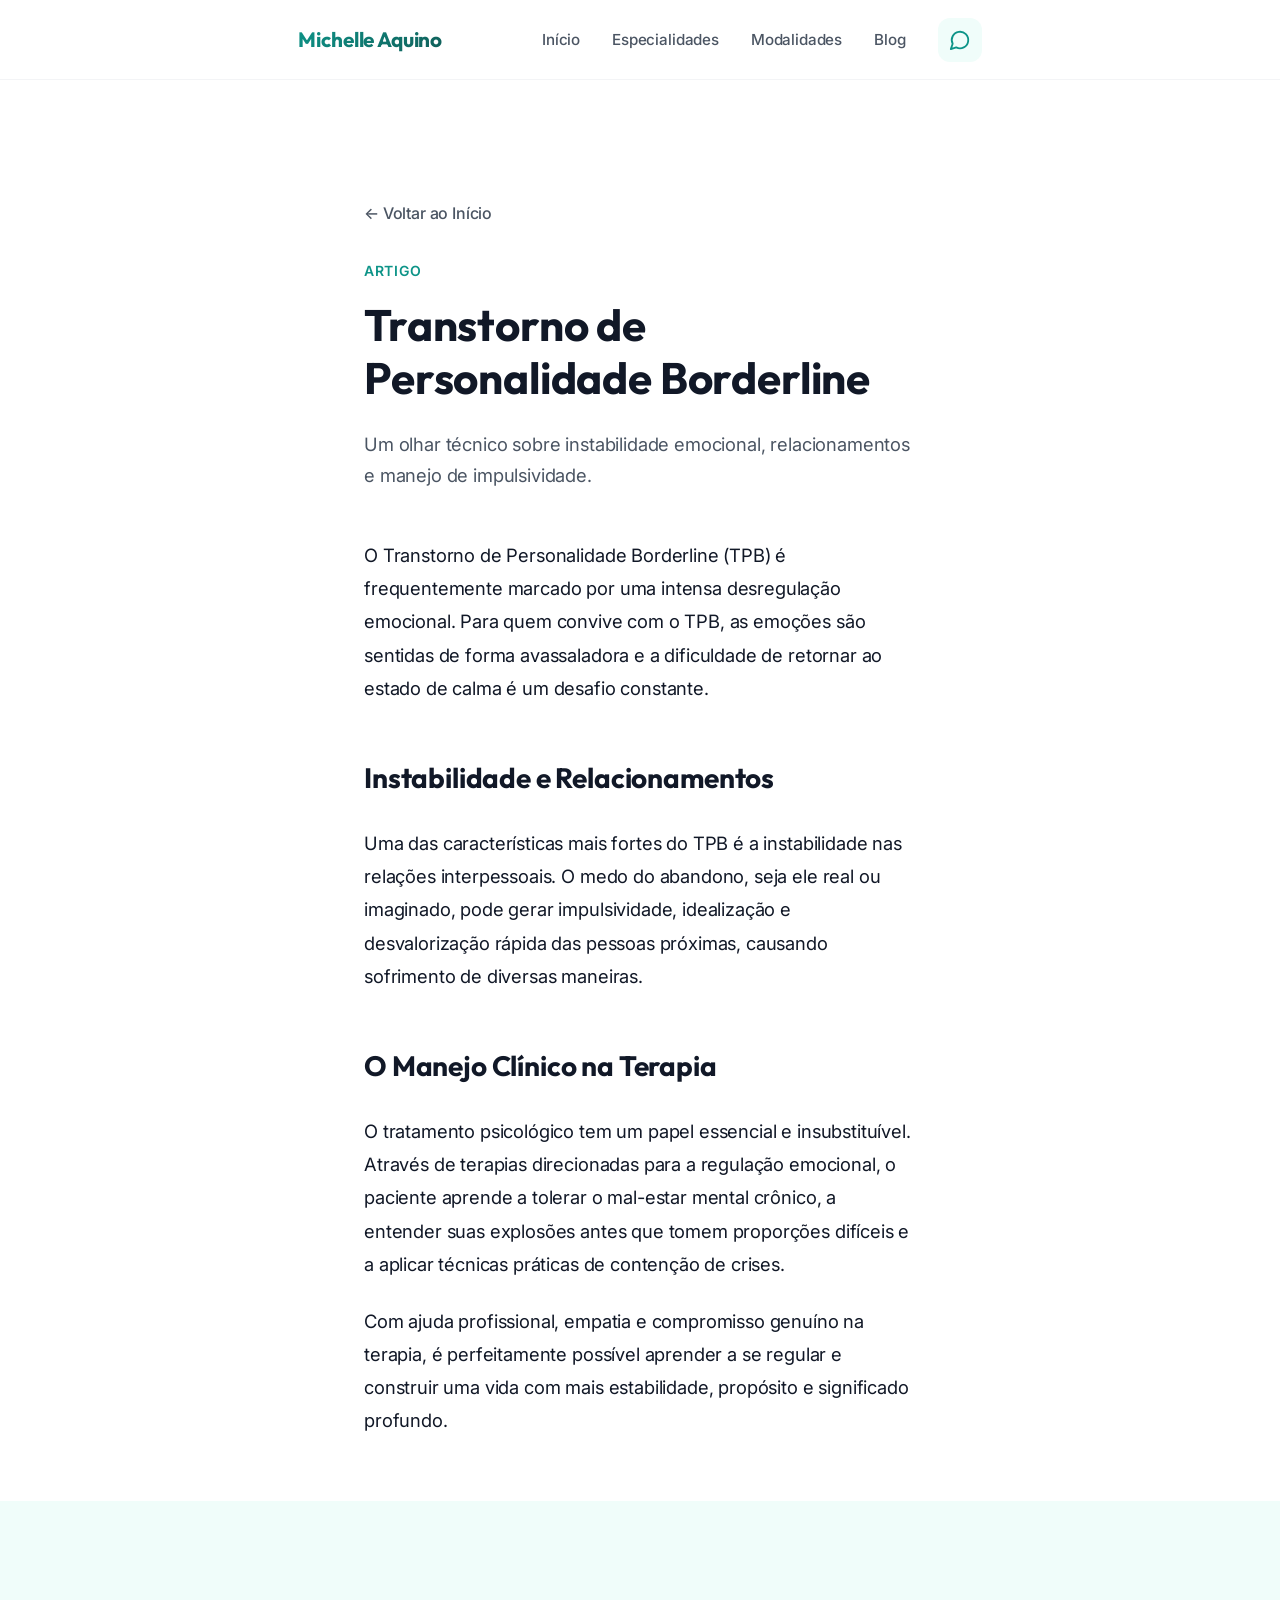
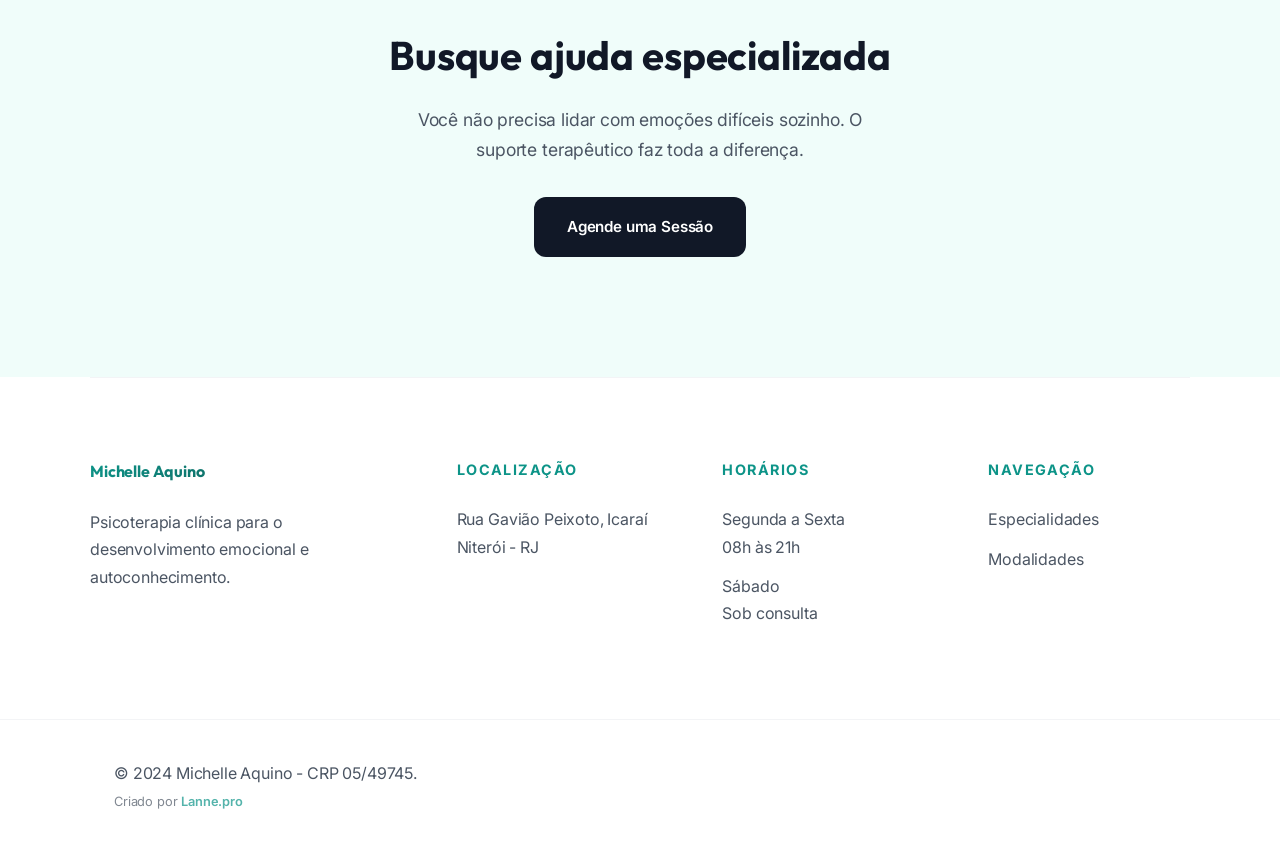
==== artigo-borderline.html @ 6b390fd9 "feat: design minimalista, páginas de artigos e serviços integrados" ====
<!DOCTYPE html>
<html lang="pt-br">
<head>
    <meta charset="UTF-8">
    <meta name="viewport" content="width=device-width, initial-scale=1.0">
    <title>Transtorno de Personalidade Borderline | Michelle Aquino</title>
    <link href="https://fonts.googleapis.com/css2?family=Outfit:wght@300;400;600;700&family=Inter:wght@400;500&display=swap" rel="stylesheet">
    <link rel="stylesheet" href="style.css">
</head>
<body>
    <header class="header">
        <div class="container container-nav">
            <a href="index.html" class="logo">Michelle Aquino</a>
            <nav class="nav">
                <ul class="nav-list">
                    <li><a href="index.html#inicio">Início</a></li>
                    <li><a href="index.html#atendimento">Especialidades</a></li>
                    <li><a href="servicos.html">Modalidades</a></li>
                    <li><a href="index.html#blog">Blog</a></li>
                </ul>
            </nav>
            <div class="nav-cta">
                <a href="https://wa.me/5521986583952" class="btn-whatsapp-nav" aria-label="Agendar Consulta">
                    <svg xmlns="http://www.w3.org/2000/svg" width="22" height="22" viewBox="0 0 24 24" fill="none" stroke="currentColor" stroke-width="2" stroke-linecap="round" stroke-linejoin="round"><path d="M7.9 20A9 9 0 1 0 4 16.1L2 22Z"/></svg>
                </a>
            </div>
        </div>
    </header>

    <main>
        <section class="section" style="padding-bottom: 0;">
            <div class="container max-w-text">
                <a href="index.html" class="btn-back">← Voltar ao Início</a>
                <span class="highlight" style="display: block; margin-bottom: 16px;">Artigo</span>
                <h1 style="font-size: 2.75rem; margin-bottom: 24px; line-height: 1.2;">Transtorno de Personalidade Borderline</h1>
                <p style="font-size: 1.15rem; color: var(--text-body); margin-bottom: 48px;">Um olhar técnico sobre instabilidade emocional, relacionamentos e manejo de impulsividade.</p>
                
                <div class="article-content">
                    <p>O Transtorno de Personalidade Borderline (TPB) é frequentemente marcado por uma intensa desregulação emocional. Para quem convive com o TPB, as emoções são sentidas de forma avassaladora e a dificuldade de retornar ao estado de calma é um desafio constante.</p>
                    <h2>Instabilidade e Relacionamentos</h2>
                    <p>Uma das características mais fortes do TPB é a instabilidade nas relações interpessoais. O medo do abandono, seja ele real ou imaginado, pode gerar impulsividade, idealização e desvalorização rápida das pessoas próximas, causando sofrimento de diversas maneiras.</p>
                    <h2>O Manejo Clínico na Terapia</h2>
                    <p>O tratamento psicológico tem um papel essencial e insubstituível. Através de terapias direcionadas para a regulação emocional, o paciente aprende a tolerar o mal-estar mental crônico, a entender suas explosões antes que tomem proporções difíceis e a aplicar técnicas práticas de contenção de crises.</p>
                    <p>Com ajuda profissional, empatia e compromisso genuíno na terapia, é perfeitamente possível aprender a se regular e construir uma vida com mais estabilidade, propósito e significado profundo.</p>
                </div>
            </div>
        </section>

        <section class="section bg-soft">
            <div class="container text-center" style="text-align: center;">
                <h2 style="font-size: 2.5rem; margin-bottom: 16px;">Busque ajuda especializada</h2>
                <p style="margin-bottom: 32px; font-size: 1.1rem; max-width: 500px; margin-left: auto; margin-right: auto;">Você não precisa lidar com emoções difíceis sozinho. O suporte terapêutico faz toda a diferença.</p>
                <a href="https://wa.me/5521986583952" class="btn btn-primary">Agende uma Sessão</a>
            </div>
        </section>
    </main>

    <footer class="footer">
        <div class="container footer-main">
            <div class="footer-column">
                <a href="index.html" class="logo" style="margin-bottom: 24px; display: block;">Michelle Aquino</a>
                <p>Psicoterapia clínica para o desenvolvimento emocional e autoconhecimento.</p>
            </div>
            <div class="footer-column">
                <h4>Localização</h4>
                <p>Rua Gavião Peixoto, Icaraí<br>Niterói - RJ</p>
            </div>
            <div class="footer-column">
                <h4>Horários</h4>
                <p>Segunda a Sexta<br>08h às 21h</p>
                <p>Sábado<br>Sob consulta</p>
            </div>
            <div class="footer-column">
                <h4>Navegação</h4>
                <a href="index.html#atendimento">Especialidades</a>
                <a href="servicos.html">Modalidades</a>
            </div>
        </div>
        <div class="footer-bottom">
            <div class="container footer-content">
                <p>&copy; 2024 Michelle Aquino - CRP 05/49745. <br>
                    <span style="font-size: 0.8rem; opacity: 0.7;">Criado por <a href="https://lanne2pro.com.br/" target="_blank" style="color: var(--primary); font-weight: 600; text-decoration: none;">Lanne.pro</a></span>
                </p>
            </div>
        </div>
    </footer>
</body>
</html>
---- style.css ----
/* 
    MICHELLE AQUINO - DESIGN SYSTEM 
    Minimalist, Premium, Sophisticated
*/

:root {
    /* Colors */
    --primary: #0D9488;
    /* Teal - from palette */
    --primary-hover: #0F766E;
    --primary-soft: #F0FDFA;
    /* Very light teal - from palette */
    --text-main: #111827;
    /* Gray 900 */
    --text-body: #4B5563;
    /* Gray 600 */
    --white: #FFFFFF;
    --bg-body: #FFFFFF;
    --border: #F3F4F6;

    /* Layout */
    --container: 1100px;
    --section-pad: 120px;
    --radius: 16px;
    --transition: all 0.4s cubic-bezier(0.4, 0, 0.2, 1);
}

/* Base Setup */
* {
    margin: 0;
    padding: 0;
    box-sizing: border-box;
}

html {
    scroll-behavior: smooth;
    -webkit-font-smoothing: antialiased;
}

body {
    font-family: 'Inter', sans-serif;
    background-color: var(--bg-body);
    color: var(--text-body);
    line-height: 1.7;
    letter-spacing: -0.01em;
}

h1,
h2,
h3,
.logo {
    font-family: 'Outfit', sans-serif;
    color: var(--text-main);
    font-weight: 700;
}

a {
    text-decoration: none;
    color: inherit;
    transition: var(--transition);
}

ul {
    list-style: none;
}

img {
    max-width: 100%;
    display: block;
}

/* Utilities */
.container {
    max-width: var(--container);
    margin: 0 auto;
    padding: 0 24px;
}

.section {
    padding: var(--section-pad) 0;
}

.bg-soft {
    background-color: var(--primary-soft);
}

.highlight {
    color: var(--primary);
    font-weight: 600;
    text-transform: uppercase;
    font-size: 0.875rem;
    letter-spacing: 0.05em;
}

/* Buttons */
.btn {
    display: inline-flex;
    align-items: center;
    justify-content: center;
    padding: 16px 32px;
    border-radius: 12px;
    font-weight: 600;
    font-size: 0.95rem;
    cursor: pointer;
    transition: var(--transition);
    border: 1px solid transparent;
}

.btn-primary {
    background-color: var(--text-main);
    color: var(--white);
}

.btn-primary:hover {
    background-color: var(--primary);
    transform: translateY(-2px);
    box-shadow: 0 10px 20px rgba(13, 148, 136, 0.15);
}

.btn-secondary {
    background-color: transparent;
    border-color: var(--border);
    color: var(--text-main);
}

.btn-secondary:hover {
    background-color: var(--primary-soft);
    border-color: var(--primary);
    color: var(--primary);
}

.btn-nav {
    padding: 10px 20px;
    font-size: 0.85rem;
    background-color: var(--primary-soft);
    color: var(--primary);
}

.btn-nav:hover {
    background-color: var(--primary);
    color: var(--white);
}

.max-w-text {
    max-width: 600px;
    margin-left: auto;
    margin-right: auto;
}

.full-width {
    width: 100%;
}

.btn-whatsapp-nav {
    display: flex;
    align-items: center;
    justify-content: center;
    width: 44px;
    height: 44px;
    background-color: var(--primary-soft);
    color: var(--primary);
    border-radius: 12px;
    transition: var(--transition);
}

.btn-whatsapp-nav:hover {
    background-color: var(--primary);
    color: var(--white);
    transform: translateY(-2px);
}

/* Header */
.header {
    height: 80px;
    display: flex;
    align-items: center;
    position: sticky;
    top: 0;
    background: rgba(255, 255, 255, 0.95);
    backdrop-filter: blur(10px);
    z-index: 1000;
    border-bottom: 1px solid var(--border);
}

.container-nav {
    display: flex;
    justify-content: space-between;
    align-items: center;
}

.logo {
    font-size: 1.3rem; /* Further reduced for extra room */
    background: linear-gradient(135deg, var(--primary), #115e59);
    -webkit-background-clip: text;
    -webkit-text-fill-color: transparent;
    font-weight: 700;
    margin-right: 100px; /* Force a significant gap between logo and nav */
    white-space: nowrap;
}

.nav {
    margin-right: auto; /* Pushes the CTA icon to the far right */
}

.nav-cta {
    margin-left: 32px; /* Small separation from the menu */
}

.nav-list {
    display: flex;
    gap: 32px;
}

.nav-list a {
    font-size: 0.95rem;
    font-weight: 500;
}

.nav-list a:hover {
    color: var(--primary);
}

/* Hero */
.hero {
    padding: 80px 0 120px;
    background-color: var(--bg-body);
}

.hero-grid {
    display: grid;
    grid-template-columns: 1.1fr 1fr;
    gap: 80px;
    align-items: center;
}

.hero-subtitle {
    display: inline-block;
    color: var(--primary);
    font-weight: 500;
    margin-bottom: 24px;
    font-size: 0.875rem;
    letter-spacing: 0.1em;
    text-transform: uppercase;
}

.hero-title {
    font-size: 3.25rem;
    line-height: 1.2;
    margin-bottom: 24px;
    letter-spacing: -0.02em;
}

.hero-description {
    font-size: 1.125rem;
    margin-bottom: 40px;
    color: var(--text-body);
    max-width: 520px;
}

.hero-actions {
    display: flex;
    gap: 16px;
    margin-bottom: 48px;
}

.hero-badges {
    display: flex;
    flex-wrap: wrap;
    gap: 16px;
}

.badge {
    font-size: 0.825rem;
    color: var(--text-body);
    background: var(--primary-soft);
    padding: 6px 14px;
    border-radius: 6px;
    font-weight: 500;
}

.hero-image-wrapper {
    background-color: var(--primary-soft);
    border-radius: 40px;
    padding: 32px;
    max-width: 500px;
    aspect-ratio: 1;
    margin-left: auto;
    display: flex;
    justify-content: center;
    align-items: center;
    position: relative;
}

.hero-image {
    width: 100%;
    height: 100%;
    border-radius: 24px;
    object-fit: cover;
    box-shadow: 0 20px 40px rgba(13, 148, 136, 0.15);
}

/* Section Common */
.section-header {
    text-align: center;
    max-width: 700px;
    margin: 0 auto 64px;
}

.section-header h2 {
    font-size: 2.5rem;
    margin-bottom: 16px;
}

.section-header p {
    font-size: 1.125rem;
}

/* Grid Cards */
.grid-cards {
    display: grid;
    grid-template-columns: repeat(auto-fit, minmax(260px, 1fr));
    gap: 32px;
}

.card {
    padding: 48px;
    background: var(--white);
    border: 1px solid var(--border);
    border-radius: var(--radius);
    transition: var(--transition);
    display: flex;
    flex-direction: column;
    height: 100%;
}

.card:hover {
    border-color: var(--primary);
    box-shadow: 0 20px 50px rgba(0, 0, 0, 0.04);
}

.card-icon {
    width: 48px;
    height: 48px;
    background: var(--primary-soft);
    color: var(--primary);
    display: flex;
    align-items: center;
    justify-content: center;
    border-radius: 12px;
    margin-bottom: 24px;
}

.card h3 {
    font-size: 1.5rem;
    margin-bottom: 16px;
}

/* Componentes Auxiliares (Pages) */
.btn-back {
    display: inline-flex;
    align-items: center;
    color: var(--text-body);
    font-weight: 500;
    margin-bottom: 32px;
    transition: var(--transition);
}

.btn-back:hover {
    color: var(--primary);
    transform: translateX(-4px);
}

.article-content {
    font-size: 1.15rem;
    line-height: 1.8;
    color: var(--text-main);
    padding-bottom: 40px;
}

.article-content p {
    margin-bottom: 24px;
}

.article-content h2 {
    margin-top: 48px;
    margin-bottom: 24px;
    font-size: 1.75rem;
}

/* Services List (Anti-Card) */
.services-list {
    margin-top: 80px;
    border-top: 1px solid var(--border);
}

.service-row {
    display: grid;
    grid-template-columns: 100px 1fr 200px;
    align-items: center;
    padding: 64px 0;
    border-bottom: 1px solid var(--border);
    transition: var(--transition);
    cursor: default;
}

.service-number {
    font-size: 1rem;
    font-weight: 600;
    color: var(--primary);
    font-family: 'Outfit', sans-serif;
    opacity: 0.5;
}

.service-text {
    text-align: center;
}

.service-text h3 {
    font-size: 2rem;
    margin-bottom: 12px;
    letter-spacing: -0.02em;
}

.service-text p {
    max-width: 500px;
    font-size: 1.1rem;
    margin: 0 auto;
}

.service-tag {
    justify-self: end;
    font-size: 0.75rem;
    font-weight: 600;
    text-transform: uppercase;
    letter-spacing: 0.1em;
    color: var(--primary);
    background: var(--primary-soft);
    padding: 8px 16px;
    border-radius: 4px;
    white-space: nowrap;
}

.service-row:hover {
    padding-left: 24px;
    background-color: #fafbfc;
}

.service-row:hover .service-number {
    opacity: 1;
}

/* Steps */
.steps-grid {
    display: grid;
    grid-template-columns: repeat(3, 1fr);
    gap: 48px;
}

.step {
    text-align: center;
    position: relative;
}

.step-number {
    font-size: 4rem;
    font-weight: 800;
    color: var(--primary);
    opacity: 0.1;
    margin-bottom: -30px;
}

.step h3 {
    margin-bottom: 12px;
}

/* Sobre */
.sobre-grid {
    display: grid;
    grid-template-columns: 1fr 1.2fr;
    gap: 80px;
    align-items: center;
}

.sobre-image-wrapper {
    background-color: var(--primary-soft);
    border-radius: 40px;
    display: flex;
    justify-content: center;
    align-items: center;
    padding: 32px;
    max-width: 440px; /* slightly narrower for a perfect portrait */
    aspect-ratio: 3/4; /* Classical portrait frame ratio */
    margin: 0 auto;
}

.sobre-image {
    width: 100%;
    height: 100%;
    max-width: 100%;
    border-radius: 24px;
    object-fit: cover;
    box-shadow: 0 20px 40px rgba(13, 148, 136, 0.1);
    transition: var(--transition);
}

.sobre-image:hover {
    transform: scale(1.02);
}

.sobre-content h2 {
    font-size: 2.5rem;
    margin-bottom: 24px;
}

.sobre-content p {
    margin-bottom: 20px;
    font-size: 1.125rem;
}

.sobre-features {
    display: flex;
    flex-direction: column;
    gap: 12px;
    margin-top: 32px;
}

.feature {
    display: flex;
    align-items: center;
    gap: 12px;
    font-weight: 600;
    color: var(--text-main);
}

.feature::before {
    content: '✓';
    color: var(--primary);
}

/* Reviews */
.reviews-grid {
    display: grid;
    grid-template-columns: repeat(3, 1fr);
    gap: 32px;
}

.review-card {
    padding: 40px;
    background: var(--white);
    border-radius: var(--radius);
    border: 1px solid var(--border);
}

.review-card p {
    font-style: italic;
    margin-bottom: 24px;
    font-size: 1.1rem;
    color: var(--text-main);
}

.review-card cite {
    display: block;
    font-size: 0.875rem;
    color: var(--text-body);
    font-style: normal;
}

.reviews-footer {
    text-align: center;
    margin-top: 48px;
}

.link-external {
    font-weight: 600;
    color: var(--primary);
    border-bottom: 2px solid transparent;
}

.link-external:hover {
    border-bottom-color: var(--primary);
}

/* Contato */
.contato-grid {
    display: grid;
    grid-template-columns: 1fr 1fr;
    gap: 80px;
    align-items: center;
}

.info-item {
    display: flex;
    align-items: center;
    gap: 16px;
    margin-top: 24px;
}

.info-item .icon {
    font-size: 1.5rem;
}

.cta-box {
    background: var(--primary-soft);
    padding: 48px;
    border-radius: var(--radius);
    text-align: center;
}

.cta-box h3 {
    margin-bottom: 16px;
    font-size: 1.75rem;
}

.cta-box p {
    margin-bottom: 32px;
}

.cta-box .small {
    margin-top: 24px;
    font-size: 0.875rem;
    opacity: 0.8;
}

/* Footer Main */
.footer-main {
    padding: 80px 0;
    border-top: 1px solid var(--border);
    display: grid;
    grid-template-columns: 1.5fr 1fr 1fr 1fr;
    gap: 64px;
}

.footer-column h4 {
    font-size: 0.9rem;
    text-transform: uppercase;
    letter-spacing: 0.1em;
    color: var(--primary);
    margin-bottom: 24px;
}

.footer-column p, .footer-column a {
    font-size: 1rem;
    color: var(--text-body);
    margin-bottom: 12px;
    display: block;
}

.footer-column a:hover {
    color: var(--primary);
}

.footer-bottom {
    padding: 40px 0;
    border-top: 1px solid var(--border);
}

.footer-content {
    display: flex;
    justify-content: space-between;
    align-items: center;
}

@media (max-width: 992px) {
    .footer-main { grid-template-columns: 1fr 1fr; gap: 40px; }
}

@media (max-width: 600px) {
    .footer-main { grid-template-columns: 1fr; text-align: center; }
}

/* Responsive */
/* Page: Serviços Specifics */
.section-title-small {
    font-size: 1.5rem;
    color: var(--primary);
    margin-bottom: 48px;
    text-transform: uppercase;
    letter-spacing: 0.1em;
}

.modalidades-grid {
    display: grid;
    grid-template-columns: 1fr 1fr;
    gap: 40px;
}

.modalidade-item {
    padding: 60px;
    background: #FAFBFC;
    border-radius: 24px;
    display: flex;
    gap: 32px;
    transition: var(--transition);
}

.modalidade-item:hover {
    background: var(--white);
    box-shadow: 0 30px 60px rgba(0,0,0,0.05);
}

.modalidade-icon {
    font-size: 2.5rem;
}

.modalidade-content h3 {
    font-size: 1.75rem;
    margin-bottom: 8px;
}

.modalidade-content .sub {
    display: block;
    color: var(--primary);
    font-weight: 500;
    margin-bottom: 16px;
    font-size: 0.95rem;
}

.transtornos-layout {
    display: grid;
    grid-template-columns: 1fr 1fr;
    gap: 80px;
    align-items: flex-start;
}

.transtornos-layout.invert {
    direction: rtl;
}

.transtornos-layout.invert > * {
    direction: ltr;
}

.clean-list {
    list-style: none;
    display: flex;
    flex-direction: column;
    gap: 16px;
}

.clean-list li {
    font-size: 1.25rem;
    font-weight: 600;
    color: var(--text-main);
    padding-bottom: 16px;
    border-bottom: 1px solid var(--border);
}

.clean-list.bullets li::before {
    content: '•';
    color: var(--primary);
    margin-right: 12px;
}

.cta-final-page {
    margin-top: 120px;
    text-align: center;
    padding: 80px;
    background: var(--primary-soft);
    border-radius: 32px;
}

.cta-final-page h3 {
    font-size: 2.5rem;
    margin-bottom: 16px;
}

/* Responsive Extensions */
@media (max-width: 992px) {
    .modalidades-grid, .transtornos-layout { grid-template-columns: 1fr; }
    .modalidade-item { padding: 40px; }
    .cta-final-page { padding: 48px 24px; }
}

@media (max-width: 992px) {
    .container {
        padding: 0 24px;
    }

    .container-nav {
        gap: 20px; /* Tighter gap for tablet/mobile */
        justify-content: space-between;
    }

    .logo {
        margin-right: 0;
    }

    .hero-grid,
    .sobre-grid,
    .contato-grid {
        grid-template-columns: 1fr;
        gap: 64px;
        text-align: center;
    }

    .hero-title {
        font-size: 2.75rem;
    }

    .hero-description,
    .max-w-text {
        margin-left: auto;
        margin-right: auto;
    }

    .hero-actions {
        justify-content: center;
    }

    .hero-badges {
        justify-content: center;
    }

    .steps-grid,
    .reviews-grid {
        grid-template-columns: 1fr;
        gap: 32px;
    }

    .hero-image-wrapper {
        max-width: 400px;
        margin: 0 auto;
        padding: 24px;
        border-radius: 32px;
    }

    .nav {
        display: none;
    }

    /* List Responsive */
    .service-row {
        display: flex;
        flex-direction: column;
        align-items: center;
        text-align: center;
        gap: 24px;
        padding: 40px 0;
    }

    .service-tag {
        justify-self: center;
    }

    .service-text h3 {
        font-size: 1.75rem;
    }

    .service-row:hover {
        padding-left: 0;
    }

    /* Sobre Responsive */
    .sobre-image-wrapper {
        max-width: 400px;
        margin: 0 auto;
        padding: 24px;
        border-radius: 32px;
    }
}

@media (max-width: 600px) {
    :root {
        --section-pad: 64px;
    }

    .hero-title {
        font-size: 2.25rem;
    }

    .hero-actions {
        flex-direction: column;
    }

    .footer-content {
        flex-direction: column;
        text-align: center;
        gap: 24px;
    }
}
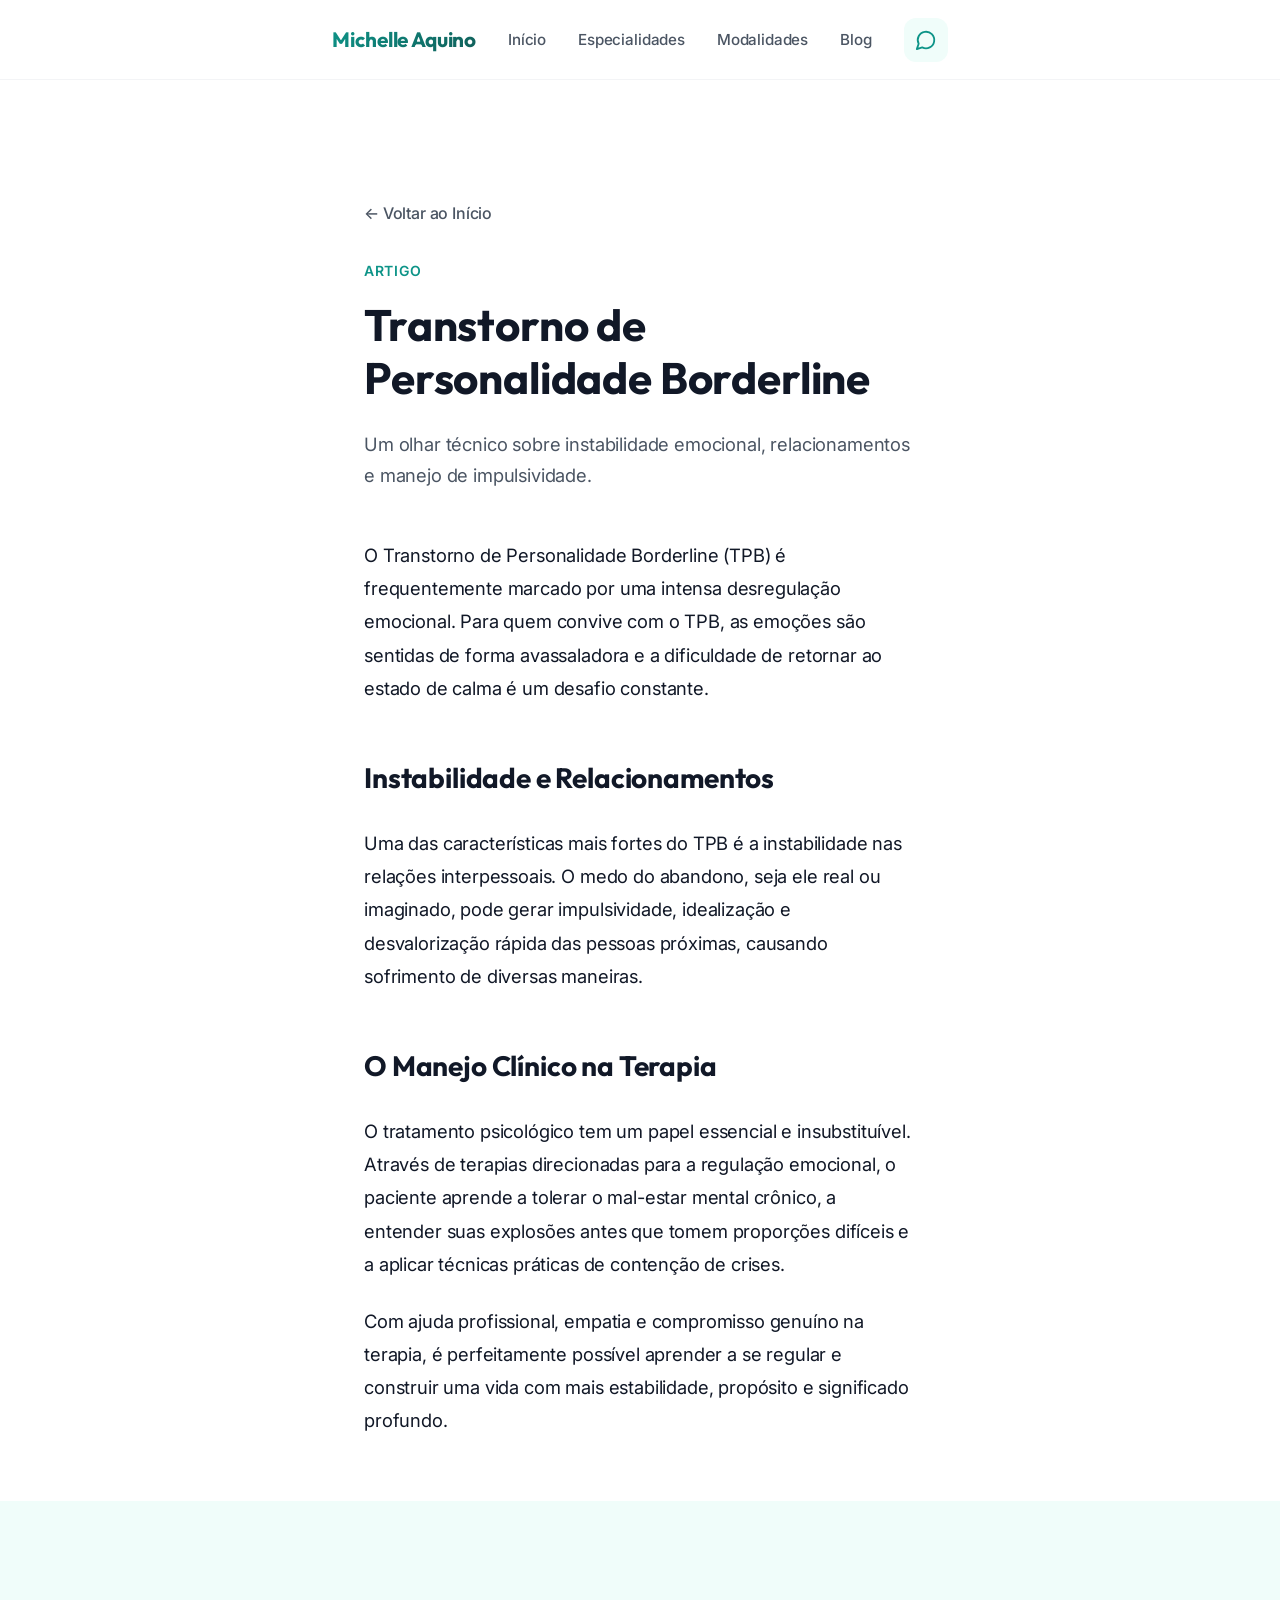
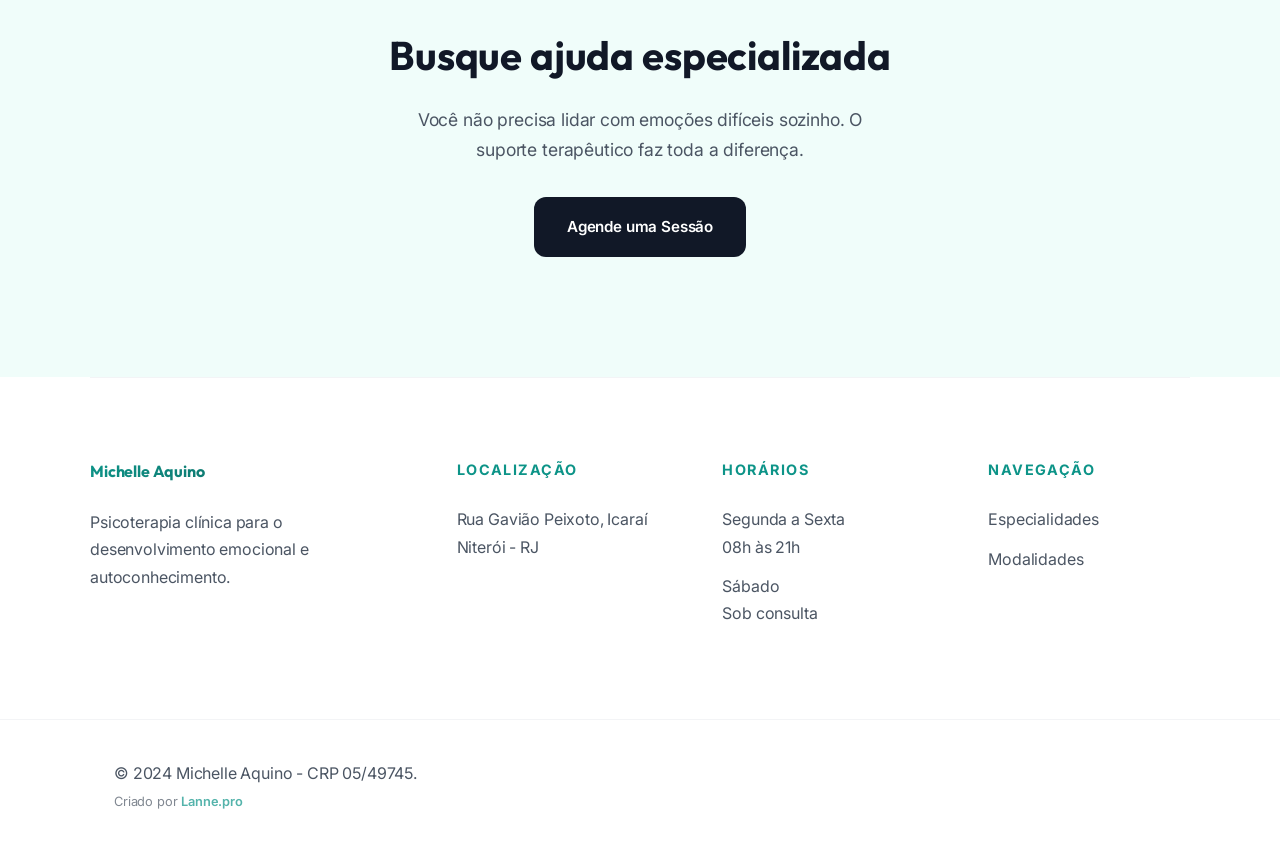
==== commit c3f50f1f: "feat: adição do menu hambúrguer para navegação mobile" ====
--- a/artigo-borderline.html
+++ b/artigo-borderline.html
@@ -20,9 +20,16 @@
                 </ul>
             </nav>
             <div class="nav-cta">
-                <a href="https://wa.me/5521986583952" class="btn-whatsapp-nav" aria-label="Agendar Consulta">
-                    <svg xmlns="http://www.w3.org/2000/svg" width="22" height="22" viewBox="0 0 24 24" fill="none" stroke="currentColor" stroke-width="2" stroke-linecap="round" stroke-linejoin="round"><path d="M7.9 20A9 9 0 1 0 4 16.1L2 22Z"/></svg>
+                <a href="https://wa.me/5521986583952" class="btn-whatsapp-nav" aria-label="Agendar Consulta pelo WhatsApp">
+                    <svg xmlns="http://www.w3.org/2000/svg" width="22" height="22" viewBox="0 0 24 24" fill="none" stroke="currentColor" stroke-width="2" stroke-linecap="round" stroke-linejoin="round" class="lucide lucide-message-circle"><path d="M7.9 20A9 9 0 1 0 4 16.1L2 22Z"/></svg>
                 </a>
+                <button class="btn-mobile-menu" onclick="document.querySelector('.nav').classList.toggle('active')" aria-label="Abrir menu">
+                    <svg width="24" height="24" viewBox="0 0 24 24" fill="none" stroke="currentColor" stroke-width="2" stroke-linecap="round" stroke-linejoin="round">
+                        <line x1="3" y1="12" x2="21" y2="12"></line>
+                        <line x1="3" y1="6" x2="21" y2="6"></line>
+                        <line x1="3" y1="18" x2="21" y2="18"></line>
+                    </svg>
+                </button>
             </div>
         </div>
     </header>
--- a/style.css
+++ b/style.css
@@ -169,6 +169,10 @@
     transform: translateY(-2px);
 }
 
+.btn-mobile-menu {
+    display: none;
+}
+
 /* Header */
 .header {
     height: 80px;
@@ -189,13 +193,12 @@
 }
 
 .logo {
-    font-size: 1.3rem; /* Further reduced for extra room */
+    font-size: 1.3rem; 
     background: linear-gradient(135deg, var(--primary), #115e59);
     -webkit-background-clip: text;
     -webkit-text-fill-color: transparent;
     font-weight: 700;
-    margin-right: 100px; /* Force a significant gap between logo and nav */
-    white-space: nowrap;
+    margin-right: 32px; 
 }
 
 .nav {
@@ -767,34 +770,43 @@
 /* Responsive Extensions */
 @media (max-width: 992px) {
     .modalidades-grid, .transtornos-layout { grid-template-columns: 1fr; }
-    .modalidade-item { padding: 40px; }
+    
+    .modalidade-item { 
+        padding: 40px; 
+    }
+    
     .cta-final-page { padding: 48px 24px; }
-}
-
-@media (max-width: 992px) {
+    
     .container {
         padding: 0 24px;
     }
 
     .container-nav {
-        gap: 20px; /* Tighter gap for tablet/mobile */
+        gap: 20px;
         justify-content: space-between;
     }
 
     .logo {
         margin-right: 0;
+        font-size: 1.15rem;
     }
 
     .hero-grid,
     .sobre-grid,
     .contato-grid {
         grid-template-columns: 1fr;
-        gap: 64px;
+        gap: 56px;
         text-align: center;
     }
 
     .hero-title {
         font-size: 2.75rem;
+    }
+    
+    /* Auto scale any inline styled titles */
+    h1[style] {
+        font-size: 2.5rem !important;
+        margin-bottom: 24px !important;
     }
 
     .hero-description,
@@ -819,13 +831,56 @@
 
     .hero-image-wrapper {
         max-width: 400px;
+        width: 100%;
         margin: 0 auto;
         padding: 24px;
         border-radius: 32px;
     }
 
+    .btn-mobile-menu {
+        display: flex;
+        align-items: center;
+        justify-content: center;
+        width: 44px;
+        height: 44px;
+        background-color: var(--primary);
+        color: var(--white);
+        border: none;
+        border-radius: 12px;
+        margin-left: 12px;
+        cursor: pointer;
+        transition: var(--transition);
+    }
+
+    .nav-cta {
+        display: flex;
+        align-items: center;
+    }
+
     .nav {
         display: none;
+        position: absolute;
+        top: 80px;
+        left: 0;
+        width: 100%;
+        background: rgba(255, 255, 255, 0.98);
+        padding: 40px 24px;
+        box-shadow: 0 40px 80px rgba(0,0,0,0.1);
+        border-bottom: 1px solid var(--border);
+    }
+    
+    .nav.active {
+        display: block;
+    }
+
+    .nav-list {
+        flex-direction: column;
+        align-items: center;
+        gap: 32px;
+    }
+    
+    .nav-list a {
+        font-size: 1.25rem;
     }
 
     /* List Responsive */
@@ -853,6 +908,7 @@
     /* Sobre Responsive */
     .sobre-image-wrapper {
         max-width: 400px;
+        width: 100%;
         margin: 0 auto;
         padding: 24px;
         border-radius: 32px;
@@ -867,9 +923,23 @@
     .hero-title {
         font-size: 2.25rem;
     }
+    
+    h1[style] {
+        font-size: 2rem !important;
+        line-height: 1.2 !important;
+    }
+    
+    .section-header h2 {
+        font-size: 2rem;
+    }
 
     .hero-actions {
         flex-direction: column;
+        gap: 16px;
+    }
+    
+    .hero-actions .btn {
+        width: 100%;
     }
 
     .footer-content {
@@ -877,4 +947,41 @@
         text-align: center;
         gap: 24px;
     }
+    
+    .modalidade-item {
+        flex-direction: column;
+        text-align: center;
+        padding: 32px 20px;
+        gap: 16px;
+    }
+    
+    .transtornos-layout {
+        gap: 40px;
+    }
+    
+    .cta-final-page h3 {
+        font-size: 2rem;
+    }
+    
+    .badge {
+        font-size: 0.75rem;
+        padding: 8px 12px;
+    }
+    
+    .contato-grid {
+        gap: 40px;
+    }
+    
+    .card {
+        padding: 32px 24px;
+    }
+    
+    .hero-image-wrapper, .sobre-image-wrapper {
+        padding: 16px;
+        border-radius: 20px;
+    }
+    
+    .nav-cta {
+        margin-left: 16px;
+    }
 }
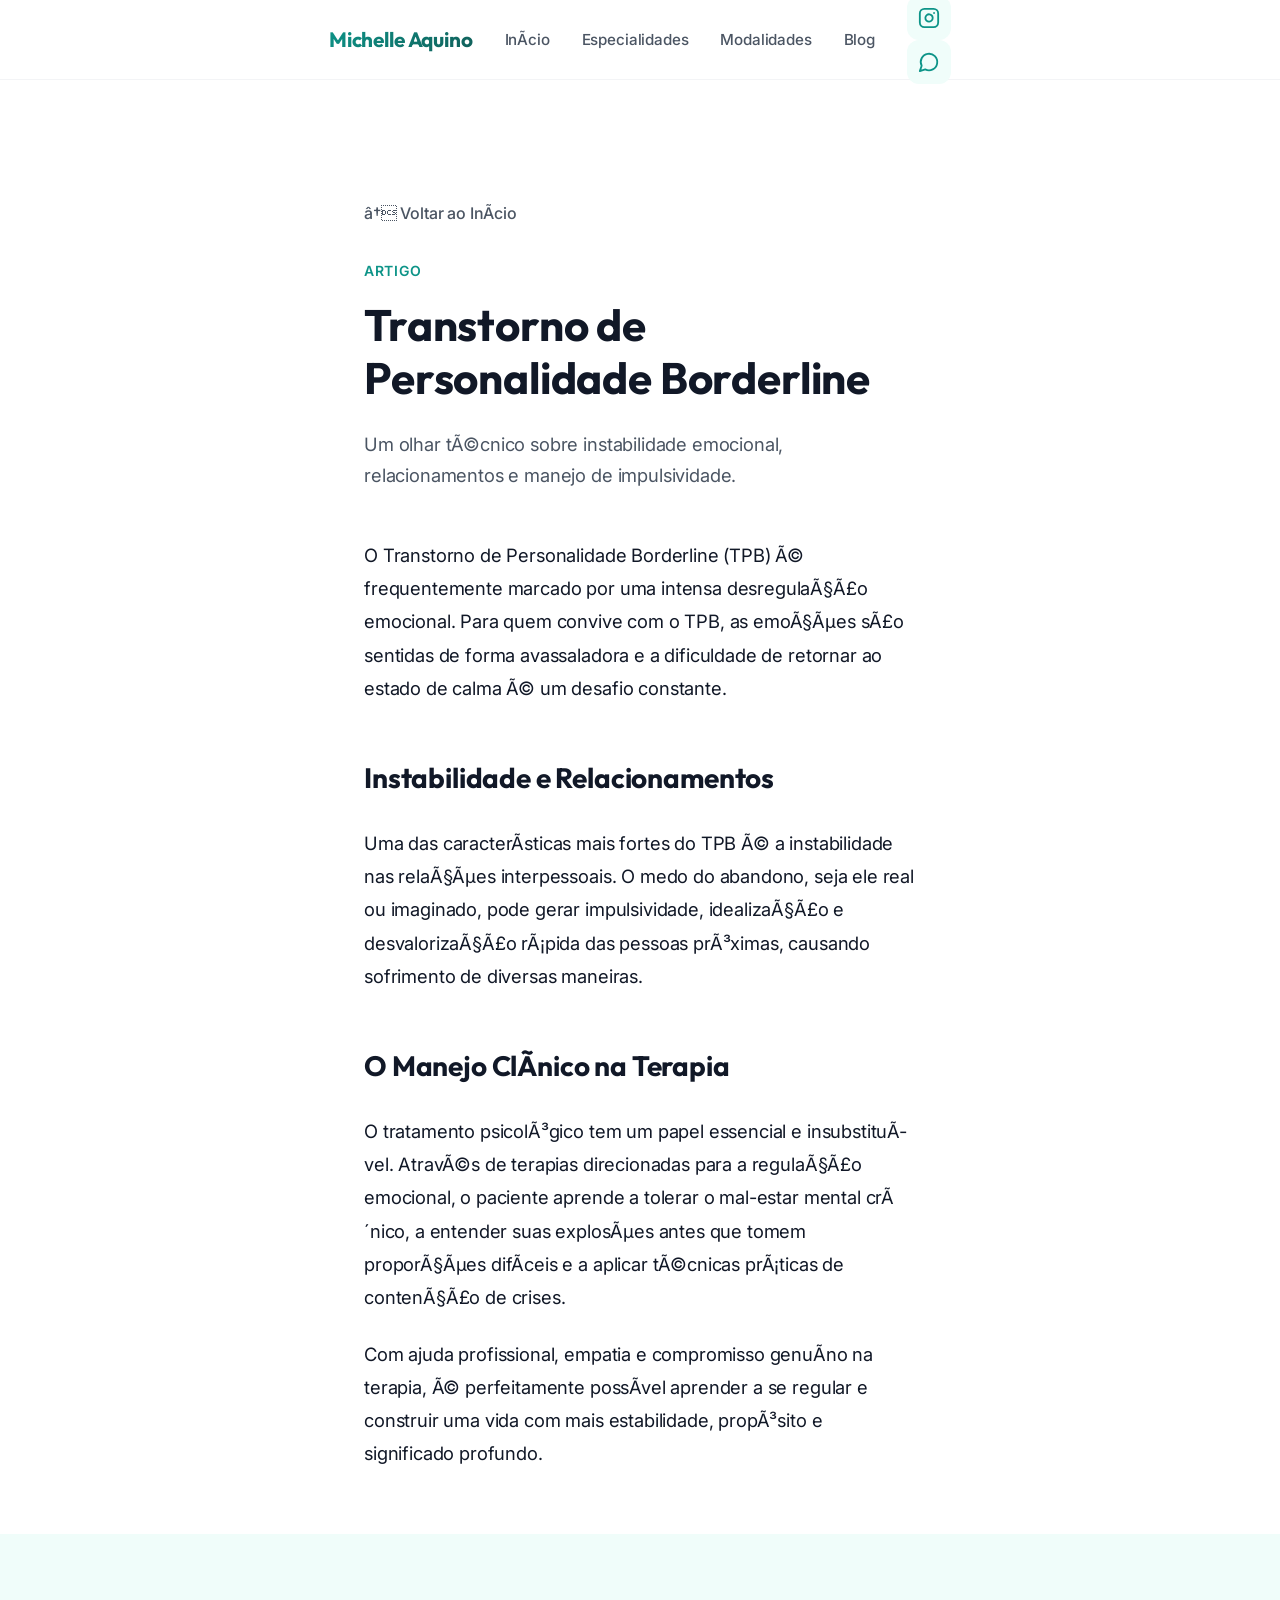
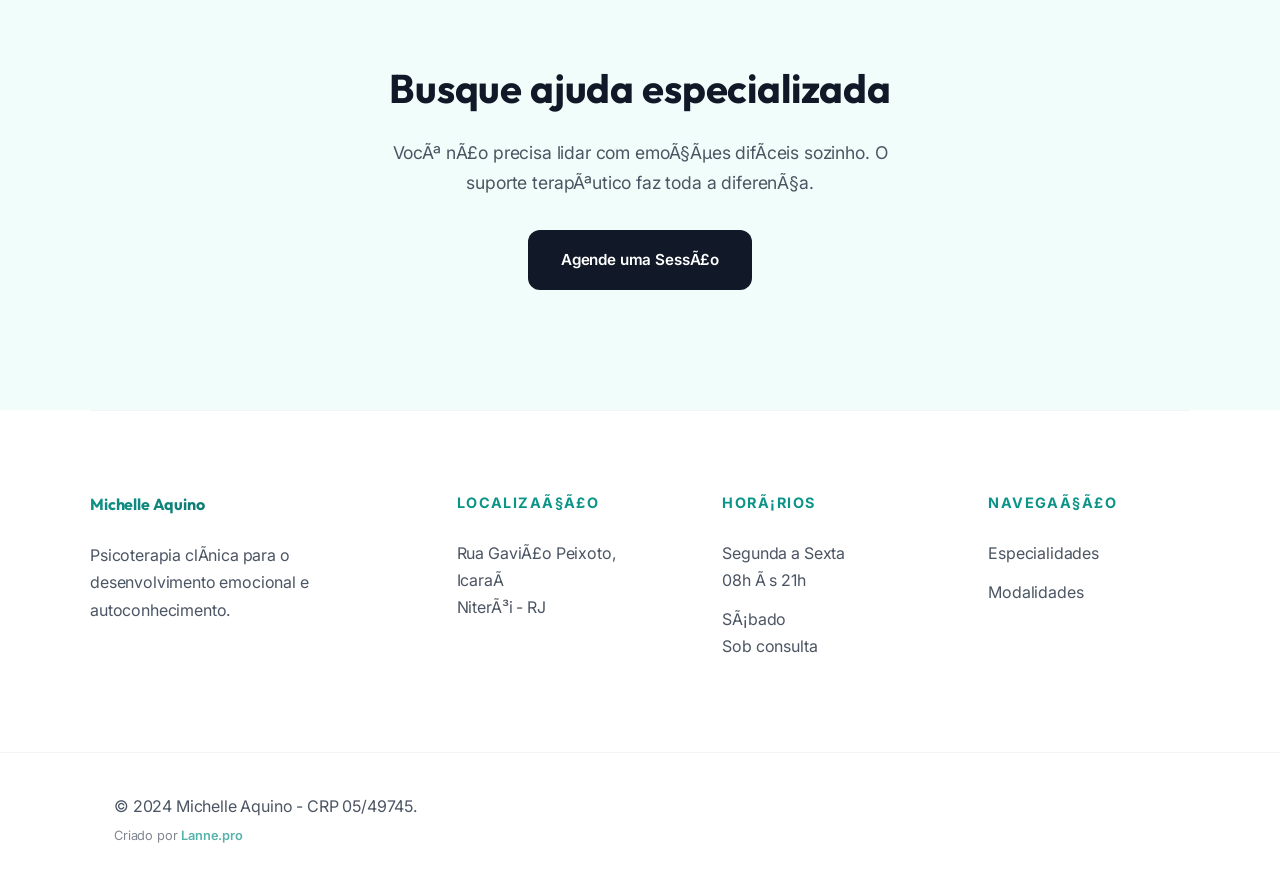
==== commit 53076613: "feat: adição do link e ícone do Instagram no topo e rodapé" ====
--- a/artigo-borderline.html
+++ b/artigo-borderline.html
@@ -1,4 +1,4 @@
-<!DOCTYPE html>
+﻿<!DOCTYPE html>
 <html lang="pt-br">
 <head>
     <meta charset="UTF-8">
@@ -13,13 +13,16 @@
             <a href="index.html" class="logo">Michelle Aquino</a>
             <nav class="nav">
                 <ul class="nav-list">
-                    <li><a href="index.html#inicio">Início</a></li>
+                    <li><a href="index.html#inicio">InÃ­cio</a></li>
                     <li><a href="index.html#atendimento">Especialidades</a></li>
                     <li><a href="servicos.html">Modalidades</a></li>
                     <li><a href="index.html#blog">Blog</a></li>
                 </ul>
             </nav>
             <div class="nav-cta">
+                <a href="https://www.instagram.com/michelle_aquino_psicologia8/" class="btn-instagram-nav" target="_blank" aria-label="Acessar Instagram">
+                    <svg xmlns="http://www.w3.org/2000/svg" width="22" height="22" viewBox="0 0 24 24" fill="none" stroke="currentColor" stroke-width="2" stroke-linecap="round" stroke-linejoin="round" class="lucide lucide-instagram"><rect width="20" height="20" x="2" y="2" rx="5" ry="5"/><path d="M16 11.37A4 4 0 1 1 12.63 8 4 4 0 0 1 16 11.37z"/><line x1="17.5" x2="17.51" y1="6.5" y2="6.5"/></svg>
+                </a>
                 <a href="https://wa.me/5521986583952" class="btn-whatsapp-nav" aria-label="Agendar Consulta pelo WhatsApp">
                     <svg xmlns="http://www.w3.org/2000/svg" width="22" height="22" viewBox="0 0 24 24" fill="none" stroke="currentColor" stroke-width="2" stroke-linecap="round" stroke-linejoin="round" class="lucide lucide-message-circle"><path d="M7.9 20A9 9 0 1 0 4 16.1L2 22Z"/></svg>
                 </a>
@@ -37,18 +40,18 @@
     <main>
         <section class="section" style="padding-bottom: 0;">
             <div class="container max-w-text">
-                <a href="index.html" class="btn-back">← Voltar ao Início</a>
+                <a href="index.html" class="btn-back">â† Voltar ao InÃ­cio</a>
                 <span class="highlight" style="display: block; margin-bottom: 16px;">Artigo</span>
                 <h1 style="font-size: 2.75rem; margin-bottom: 24px; line-height: 1.2;">Transtorno de Personalidade Borderline</h1>
-                <p style="font-size: 1.15rem; color: var(--text-body); margin-bottom: 48px;">Um olhar técnico sobre instabilidade emocional, relacionamentos e manejo de impulsividade.</p>
+                <p style="font-size: 1.15rem; color: var(--text-body); margin-bottom: 48px;">Um olhar tÃ©cnico sobre instabilidade emocional, relacionamentos e manejo de impulsividade.</p>
                 
                 <div class="article-content">
-                    <p>O Transtorno de Personalidade Borderline (TPB) é frequentemente marcado por uma intensa desregulação emocional. Para quem convive com o TPB, as emoções são sentidas de forma avassaladora e a dificuldade de retornar ao estado de calma é um desafio constante.</p>
+                    <p>O Transtorno de Personalidade Borderline (TPB) Ã© frequentemente marcado por uma intensa desregulaÃ§Ã£o emocional. Para quem convive com o TPB, as emoÃ§Ãµes sÃ£o sentidas de forma avassaladora e a dificuldade de retornar ao estado de calma Ã© um desafio constante.</p>
                     <h2>Instabilidade e Relacionamentos</h2>
-                    <p>Uma das características mais fortes do TPB é a instabilidade nas relações interpessoais. O medo do abandono, seja ele real ou imaginado, pode gerar impulsividade, idealização e desvalorização rápida das pessoas próximas, causando sofrimento de diversas maneiras.</p>
-                    <h2>O Manejo Clínico na Terapia</h2>
-                    <p>O tratamento psicológico tem um papel essencial e insubstituível. Através de terapias direcionadas para a regulação emocional, o paciente aprende a tolerar o mal-estar mental crônico, a entender suas explosões antes que tomem proporções difíceis e a aplicar técnicas práticas de contenção de crises.</p>
-                    <p>Com ajuda profissional, empatia e compromisso genuíno na terapia, é perfeitamente possível aprender a se regular e construir uma vida com mais estabilidade, propósito e significado profundo.</p>
+                    <p>Uma das caracterÃ­sticas mais fortes do TPB Ã© a instabilidade nas relaÃ§Ãµes interpessoais. O medo do abandono, seja ele real ou imaginado, pode gerar impulsividade, idealizaÃ§Ã£o e desvalorizaÃ§Ã£o rÃ¡pida das pessoas prÃ³ximas, causando sofrimento de diversas maneiras.</p>
+                    <h2>O Manejo ClÃ­nico na Terapia</h2>
+                    <p>O tratamento psicolÃ³gico tem um papel essencial e insubstituÃ­vel. AtravÃ©s de terapias direcionadas para a regulaÃ§Ã£o emocional, o paciente aprende a tolerar o mal-estar mental crÃ´nico, a entender suas explosÃµes antes que tomem proporÃ§Ãµes difÃ­ceis e a aplicar tÃ©cnicas prÃ¡ticas de contenÃ§Ã£o de crises.</p>
+                    <p>Com ajuda profissional, empatia e compromisso genuÃ­no na terapia, Ã© perfeitamente possÃ­vel aprender a se regular e construir uma vida com mais estabilidade, propÃ³sito e significado profundo.</p>
                 </div>
             </div>
         </section>
@@ -56,8 +59,8 @@
         <section class="section bg-soft">
             <div class="container text-center" style="text-align: center;">
                 <h2 style="font-size: 2.5rem; margin-bottom: 16px;">Busque ajuda especializada</h2>
-                <p style="margin-bottom: 32px; font-size: 1.1rem; max-width: 500px; margin-left: auto; margin-right: auto;">Você não precisa lidar com emoções difíceis sozinho. O suporte terapêutico faz toda a diferença.</p>
-                <a href="https://wa.me/5521986583952" class="btn btn-primary">Agende uma Sessão</a>
+                <p style="margin-bottom: 32px; font-size: 1.1rem; max-width: 500px; margin-left: auto; margin-right: auto;">VocÃª nÃ£o precisa lidar com emoÃ§Ãµes difÃ­ceis sozinho. O suporte terapÃªutico faz toda a diferenÃ§a.</p>
+                <a href="https://wa.me/5521986583952" class="btn btn-primary">Agende uma SessÃ£o</a>
             </div>
         </section>
     </main>
@@ -66,19 +69,19 @@
         <div class="container footer-main">
             <div class="footer-column">
                 <a href="index.html" class="logo" style="margin-bottom: 24px; display: block;">Michelle Aquino</a>
-                <p>Psicoterapia clínica para o desenvolvimento emocional e autoconhecimento.</p>
+                <p>Psicoterapia clÃ­nica para o desenvolvimento emocional e autoconhecimento.</p>
             </div>
             <div class="footer-column">
-                <h4>Localização</h4>
-                <p>Rua Gavião Peixoto, Icaraí<br>Niterói - RJ</p>
+                <h4>LocalizaÃ§Ã£o</h4>
+                <p>Rua GaviÃ£o Peixoto, IcaraÃ­<br>NiterÃ³i - RJ</p>
             </div>
             <div class="footer-column">
-                <h4>Horários</h4>
-                <p>Segunda a Sexta<br>08h às 21h</p>
-                <p>Sábado<br>Sob consulta</p>
+                <h4>HorÃ¡rios</h4>
+                <p>Segunda a Sexta<br>08h Ã s 21h</p>
+                <p>SÃ¡bado<br>Sob consulta</p>
             </div>
             <div class="footer-column">
-                <h4>Navegação</h4>
+                <h4>NavegaÃ§Ã£o</h4>
                 <a href="index.html#atendimento">Especialidades</a>
                 <a href="servicos.html">Modalidades</a>
             </div>
@@ -93,3 +96,4 @@
     </footer>
 </body>
 </html>
+
--- a/style.css
+++ b/style.css
@@ -151,7 +151,7 @@
     width: 100%;
 }
 
-.btn-whatsapp-nav {
+.btn-whatsapp-nav, .btn-instagram-nav {
     display: flex;
     align-items: center;
     justify-content: center;
@@ -163,7 +163,7 @@
     transition: var(--transition);
 }
 
-.btn-whatsapp-nav:hover {
+.btn-whatsapp-nav:hover, .btn-instagram-nav:hover {
     background-color: var(--primary);
     color: var(--white);
     transform: translateY(-2px);
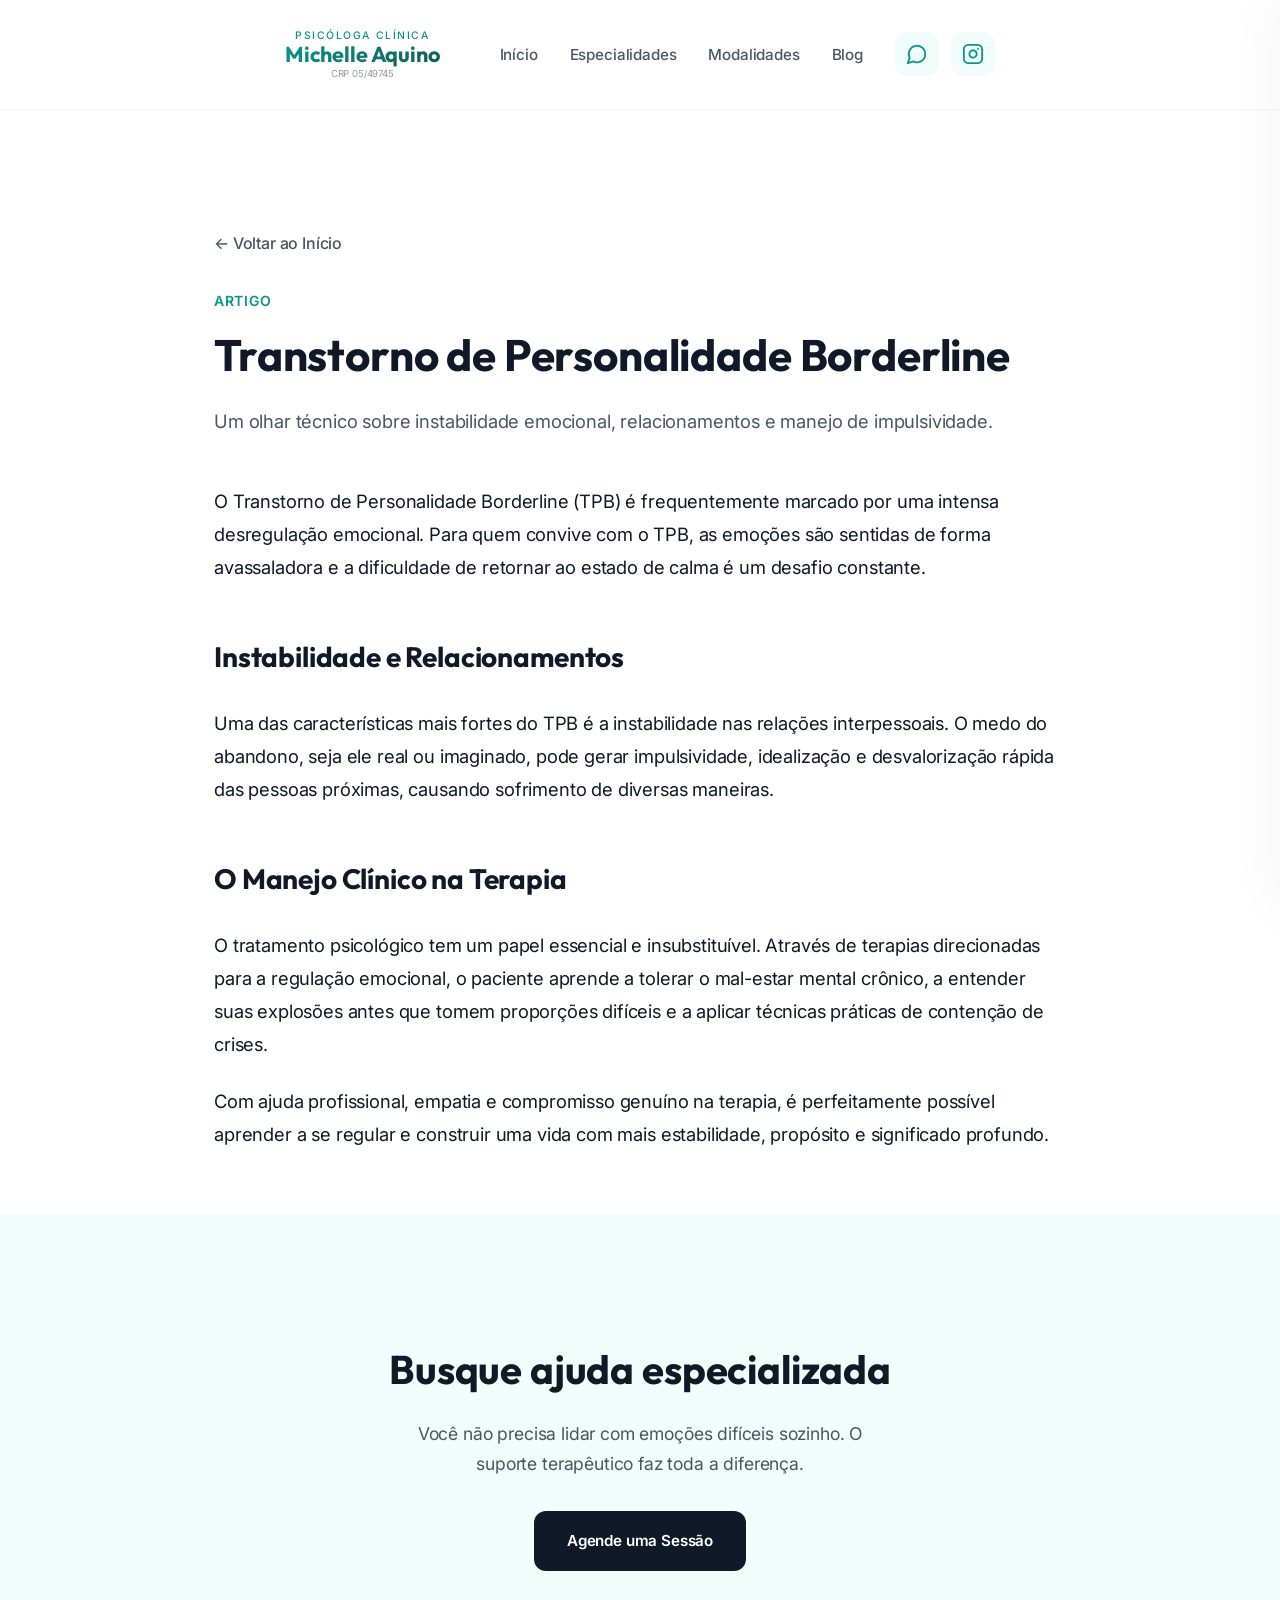
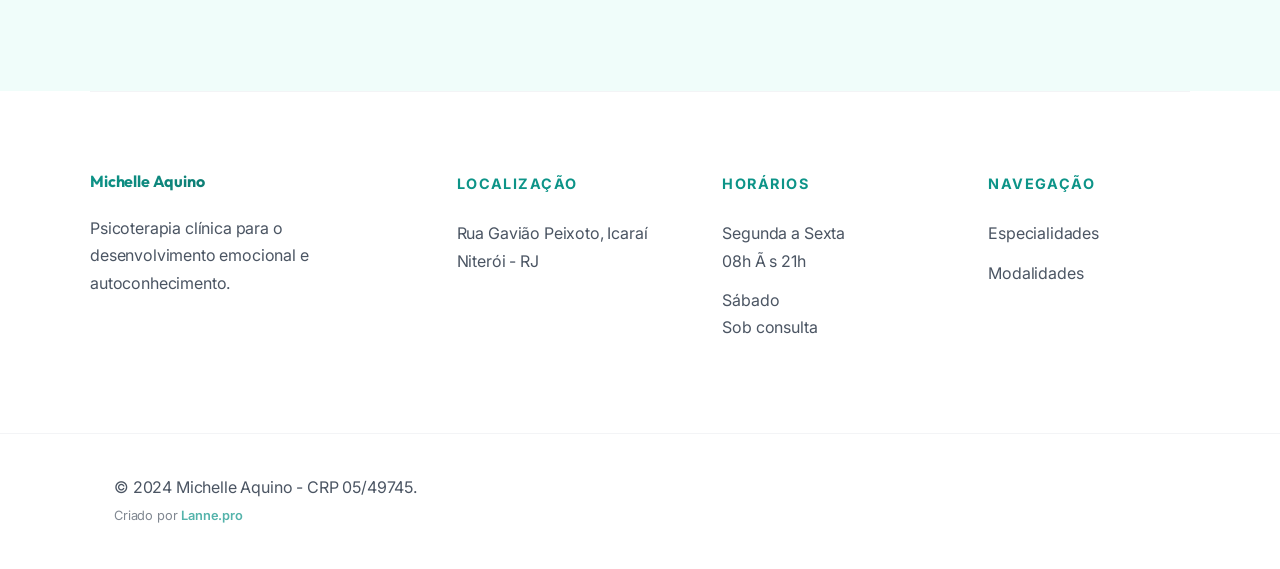
==== commit c8f3d5aa: "atualização do site" ====
--- a/artigo-borderline.html
+++ b/artigo-borderline.html
@@ -1,4 +1,4 @@
-﻿<!DOCTYPE html>
+<!DOCTYPE html>
 <html lang="pt-br">
 <head>
     <meta charset="UTF-8">
@@ -6,52 +6,77 @@
     <title>Transtorno de Personalidade Borderline | Michelle Aquino</title>
     <link href="https://fonts.googleapis.com/css2?family=Outfit:wght@300;400;600;700&family=Inter:wght@400;500&display=swap" rel="stylesheet">
     <link rel="stylesheet" href="style.css">
+    <script src="app.js" defer></script>
 </head>
 <body>
     <header class="header">
         <div class="container container-nav">
-            <a href="index.html" class="logo">Michelle Aquino</a>
+            <div class="logo-group">
+                <span class="logo-subtitle">Psicóloga Clínica</span>
+                <a href="index.html" class="logo">Michelle Aquino</a>
+                <span class="logo-crp">CRP 05/49745</span>
+            </div>
             <nav class="nav">
+                
+
                 <ul class="nav-list">
-                    <li><a href="index.html#inicio">InÃ­cio</a></li>
+                    <li><a href="index.html#inicio">Início</a></li>
                     <li><a href="index.html#atendimento">Especialidades</a></li>
                     <li><a href="servicos.html">Modalidades</a></li>
                     <li><a href="index.html#blog">Blog</a></li>
                 </ul>
             </nav>
+            
             <div class="nav-cta">
-                <a href="https://www.instagram.com/michelle_aquino_psicologia8/" class="btn-instagram-nav" target="_blank" aria-label="Acessar Instagram">
-                    <svg xmlns="http://www.w3.org/2000/svg" width="22" height="22" viewBox="0 0 24 24" fill="none" stroke="currentColor" stroke-width="2" stroke-linecap="round" stroke-linejoin="round" class="lucide lucide-instagram"><rect width="20" height="20" x="2" y="2" rx="5" ry="5"/><path d="M16 11.37A4 4 0 1 1 12.63 8 4 4 0 0 1 16 11.37z"/><line x1="17.5" x2="17.51" y1="6.5" y2="6.5"/></svg>
-                </a>
                 <a href="https://wa.me/5521986583952" class="btn-whatsapp-nav" aria-label="Agendar Consulta pelo WhatsApp">
                     <svg xmlns="http://www.w3.org/2000/svg" width="22" height="22" viewBox="0 0 24 24" fill="none" stroke="currentColor" stroke-width="2" stroke-linecap="round" stroke-linejoin="round" class="lucide lucide-message-circle"><path d="M7.9 20A9 9 0 1 0 4 16.1L2 22Z"/></svg>
                 </a>
-                <button class="btn-mobile-menu" onclick="document.querySelector('.nav').classList.toggle('active')" aria-label="Abrir menu">
-                    <svg width="24" height="24" viewBox="0 0 24 24" fill="none" stroke="currentColor" stroke-width="2" stroke-linecap="round" stroke-linejoin="round">
-                        <line x1="3" y1="12" x2="21" y2="12"></line>
-                        <line x1="3" y1="6" x2="21" y2="6"></line>
-                        <line x1="3" y1="18" x2="21" y2="18"></line>
-                    </svg>
+                <a href="https://www.instagram.com/michelle_aquino_psicologia8/" target="_blank" class="btn-instagram-nav" aria-label="Instagram">
+                    <svg xmlns="http://www.w3.org/2000/svg" width="22" height="22" viewBox="0 0 24 24" fill="none" stroke="currentColor" stroke-width="2" stroke-linecap="round" stroke-linejoin="round" class="lucide lucide-instagram"><rect width="20" height="20" x="2" y="2" rx="5" ry="5"/><path d="M16 11.37A4 4 0 1 1 12.63 8 4 4 0 0 1 16 11.37z"/><line x1="17.5" x2="17.51" y1="6.5" y2="6.5"/></svg>
+                </a>
+                <button class="btn-hamburger" id="hamburger-btn" aria-label="Abrir menu" aria-expanded="false">
+                    <span></span>
+                    <span></span>
+                    <span></span>
                 </button>
             </div>
+
         </div>
     </header>
 
+    <!-- Mobile Menu Overlay -->
+    <div class="mobile-overlay" id="mobile-overlay"></div>
+    <nav class="mobile-menu" id="mobile-menu" aria-hidden="true">
+        <div class="mobile-menu-header">
+            <span class="logo">Michelle Aquino</span>
+            <button class="btn-close-menu" id="close-menu-btn" aria-label="Fechar menu">✕</button>
+        </div>
+        <ul class="mobile-nav-list">
+            <li><a href="index.html#inicio">Início</a></li>
+            <li><a href="index.html#atendimento">Atendimento</a></li>
+            <li><a href="index.html#sobre">Sobre</a></li>
+            <li><a href="index.html#blog">Blog</a></li>
+            <li><a href="index.html#contato">Contato</a></li>
+            <li><a href="servicos.html">Modalidades</a></li>
+        </ul>
+        <a href="https://wa.me/5521986583952" class="btn btn-primary mobile-cta">Agendar pelo WhatsApp</a>
+    </nav>
+
     <main>
         <section class="section" style="padding-bottom: 0;">
-            <div class="container max-w-text">
-                <a href="index.html" class="btn-back">â† Voltar ao InÃ­cio</a>
+            <div class="container max-w-article">
+                <a href="index.html" class="btn-back">← Voltar ao Início</a>
                 <span class="highlight" style="display: block; margin-bottom: 16px;">Artigo</span>
                 <h1 style="font-size: 2.75rem; margin-bottom: 24px; line-height: 1.2;">Transtorno de Personalidade Borderline</h1>
-                <p style="font-size: 1.15rem; color: var(--text-body); margin-bottom: 48px;">Um olhar tÃ©cnico sobre instabilidade emocional, relacionamentos e manejo de impulsividade.</p>
+                <p style="font-size: 1.15rem; color: var(--text-body); margin-bottom: 48px;">Um olhar técnico sobre instabilidade emocional, relacionamentos e manejo de impulsividade.</p>
                 
                 <div class="article-content">
-                    <p>O Transtorno de Personalidade Borderline (TPB) Ã© frequentemente marcado por uma intensa desregulaÃ§Ã£o emocional. Para quem convive com o TPB, as emoÃ§Ãµes sÃ£o sentidas de forma avassaladora e a dificuldade de retornar ao estado de calma Ã© um desafio constante.</p>
+                    <p>O Transtorno de Personalidade Borderline (TPB) é frequentemente marcado por uma intensa desregulação emocional. Para quem convive com o TPB, as emoções são sentidas de forma avassaladora e a dificuldade de retornar ao estado de calma é um desafio constante.</p>
                     <h2>Instabilidade e Relacionamentos</h2>
-                    <p>Uma das caracterÃ­sticas mais fortes do TPB Ã© a instabilidade nas relaÃ§Ãµes interpessoais. O medo do abandono, seja ele real ou imaginado, pode gerar impulsividade, idealizaÃ§Ã£o e desvalorizaÃ§Ã£o rÃ¡pida das pessoas prÃ³ximas, causando sofrimento de diversas maneiras.</p>
-                    <h2>O Manejo ClÃ­nico na Terapia</h2>
-                    <p>O tratamento psicolÃ³gico tem um papel essencial e insubstituÃ­vel. AtravÃ©s de terapias direcionadas para a regulaÃ§Ã£o emocional, o paciente aprende a tolerar o mal-estar mental crÃ´nico, a entender suas explosÃµes antes que tomem proporÃ§Ãµes difÃ­ceis e a aplicar tÃ©cnicas prÃ¡ticas de contenÃ§Ã£o de crises.</p>
-                    <p>Com ajuda profissional, empatia e compromisso genuÃ­no na terapia, Ã© perfeitamente possÃ­vel aprender a se regular e construir uma vida com mais estabilidade, propÃ³sito e significado profundo.</p>
+                    <p>Uma das características mais fortes do TPB é a instabilidade nas relações interpessoais. O medo do abandono, seja ele real ou imaginado, pode gerar impulsividade, idealização e desvalorização rápida das pessoas próximas, causando sofrimento de diversas maneiras.</p>
+                    <h2>O Manejo Clínico na Terapia</h2>
+                    <p>O tratamento psicológico tem um papel essencial e insubstituível. Através de terapias direcionadas para a regulação emocional, o paciente aprende a tolerar o mal-estar mental crônico, a entender suas explosões antes que tomem proporções difíceis e a aplicar técnicas práticas de contenção de crises.</p>
+                    <p>Com ajuda profissional, empatia e compromisso genuíno na terapia, é perfeitamente possível aprender a se regular e construir uma vida com mais estabilidade, propósito e significado profundo.</p>
                 </div>
             </div>
         </section>
@@ -59,8 +84,8 @@
         <section class="section bg-soft">
             <div class="container text-center" style="text-align: center;">
                 <h2 style="font-size: 2.5rem; margin-bottom: 16px;">Busque ajuda especializada</h2>
-                <p style="margin-bottom: 32px; font-size: 1.1rem; max-width: 500px; margin-left: auto; margin-right: auto;">VocÃª nÃ£o precisa lidar com emoÃ§Ãµes difÃ­ceis sozinho. O suporte terapÃªutico faz toda a diferenÃ§a.</p>
-                <a href="https://wa.me/5521986583952" class="btn btn-primary">Agende uma SessÃ£o</a>
+                <p style="margin-bottom: 32px; font-size: 1.1rem; max-width: 500px; margin-left: auto; margin-right: auto;">Você não precisa lidar com emoções difíceis sozinho. O suporte terapêutico faz toda a diferença.</p>
+                <a href="https://wa.me/5521986583952" class="btn btn-primary">Agende uma Sessão</a>
             </div>
         </section>
     </main>
@@ -69,19 +94,19 @@
         <div class="container footer-main">
             <div class="footer-column">
                 <a href="index.html" class="logo" style="margin-bottom: 24px; display: block;">Michelle Aquino</a>
-                <p>Psicoterapia clÃ­nica para o desenvolvimento emocional e autoconhecimento.</p>
+                <p>Psicoterapia clínica para o desenvolvimento emocional e autoconhecimento.</p>
             </div>
             <div class="footer-column">
-                <h4>LocalizaÃ§Ã£o</h4>
-                <p>Rua GaviÃ£o Peixoto, IcaraÃ­<br>NiterÃ³i - RJ</p>
+                <h4>Localização</h4>
+                <p>Rua Gavião Peixoto, Icaraí<br>Niterói - RJ</p>
             </div>
             <div class="footer-column">
-                <h4>HorÃ¡rios</h4>
+                <h4>Horários</h4>
                 <p>Segunda a Sexta<br>08h Ã s 21h</p>
-                <p>SÃ¡bado<br>Sob consulta</p>
+                <p>Sábado<br>Sob consulta</p>
             </div>
             <div class="footer-column">
-                <h4>NavegaÃ§Ã£o</h4>
+                <h4>Navegação</h4>
                 <a href="index.html#atendimento">Especialidades</a>
                 <a href="servicos.html">Modalidades</a>
             </div>
--- a/style.css
+++ b/style.css
@@ -147,11 +147,18 @@
     margin-right: auto;
 }
 
+.max-w-article {
+    max-width: 900px;
+    margin-left: auto;
+    margin-right: auto;
+}
+
 .full-width {
     width: 100%;
 }
 
-.btn-whatsapp-nav, .btn-instagram-nav {
+.btn-whatsapp-nav,
+.btn-instagram-nav {
     display: flex;
     align-items: center;
     justify-content: center;
@@ -163,19 +170,16 @@
     transition: var(--transition);
 }
 
-.btn-whatsapp-nav:hover, .btn-instagram-nav:hover {
+.btn-whatsapp-nav:hover,
+.btn-instagram-nav:hover {
     background-color: var(--primary);
     color: var(--white);
     transform: translateY(-2px);
 }
 
-.btn-mobile-menu {
-    display: none;
-}
-
 /* Header */
 .header {
-    height: 80px;
+    height: 110px; /* Increased to accommodate multi-line branding */
     display: flex;
     align-items: center;
     position: sticky;
@@ -192,13 +196,37 @@
     align-items: center;
 }
 
+.logo-group {
+    display: flex;
+    flex-direction: column;
+    align-items: center;
+    margin-right: 60px;
+}
+
+.logo-subtitle {
+    font-size: 0.65rem;
+    text-transform: uppercase;
+    letter-spacing: 0.15em;
+    color: var(--primary);
+    font-weight: 500;
+    margin-bottom: -2px;
+}
+
 .logo {
-    font-size: 1.3rem; 
+    font-size: 1.35rem;
     background: linear-gradient(135deg, var(--primary), #115e59);
     -webkit-background-clip: text;
     -webkit-text-fill-color: transparent;
     font-weight: 700;
-    margin-right: 32px; 
+    white-space: nowrap;
+    line-height: 1.2;
+}
+
+.logo-crp {
+    font-size: 0.6rem;
+    color: var(--text-body);
+    opacity: 0.6;
+    margin-top: -2px;
 }
 
 .nav {
@@ -206,7 +234,10 @@
 }
 
 .nav-cta {
-    margin-left: 32px; /* Small separation from the menu */
+    margin-left: 32px;
+    display: flex;
+    align-items: center;
+    gap: 12px;
 }
 
 .nav-list {
@@ -221,6 +252,151 @@
 
 .nav-list a:hover {
     color: var(--primary);
+}
+
+/* ========================
+   MOBILE HAMBURGER MENU
+   ======================== */
+
+/* Hamburger button - hidden on desktop */
+.btn-hamburger {
+    display: none;
+    flex-direction: column;
+    justify-content: center;
+    align-items: center;
+    gap: 5px;
+    width: 44px;
+    height: 44px;
+    background-color: var(--primary);
+    border: none;
+    border-radius: 12px;
+    cursor: pointer;
+    padding: 0;
+    transition: var(--transition);
+}
+
+.btn-hamburger span {
+    display: block;
+    width: 20px;
+    height: 2px;
+    background-color: var(--white);
+    border-radius: 2px;
+    transition: var(--transition);
+}
+
+.btn-hamburger:hover {
+    background-color: var(--primary-hover);
+}
+
+/* Active state - animate to X */
+.btn-hamburger.is-active span:nth-child(1) {
+    transform: translateY(7px) rotate(45deg);
+}
+.btn-hamburger.is-active span:nth-child(2) {
+    opacity: 0;
+    transform: scaleX(0);
+}
+.btn-hamburger.is-active span:nth-child(3) {
+    transform: translateY(-7px) rotate(-45deg);
+}
+
+/* Dark overlay */
+.mobile-overlay {
+    display: none;
+    position: fixed;
+    inset: 0;
+    background: rgba(0, 0, 0, 0.45);
+    z-index: 1100;
+    opacity: 0;
+    transition: opacity 0.35s ease;
+}
+
+.mobile-overlay.is-open {
+    display: block;
+    opacity: 1;
+}
+
+/* Slide-in drawer */
+.mobile-menu {
+    position: fixed;
+    top: 0;
+    right: 0;
+    width: min(320px, 85vw);
+    height: 100dvh;
+    background: var(--white);
+    z-index: 1200;
+    padding: 32px 28px 48px;
+    transform: translateX(110%);
+    transition: transform 0.4s cubic-bezier(0.4, 0, 0.2, 1);
+    display: flex;
+    flex-direction: column;
+    gap: 40px;
+    box-shadow: -20px 0 60px rgba(0,0,0,0.08);
+}
+
+.mobile-menu.is-open {
+    transform: translateX(0);
+}
+
+.mobile-menu-header {
+    display: flex;
+    justify-content: space-between;
+    align-items: center;
+}
+
+.btn-close-menu {
+    background: none;
+    border: none;
+    font-size: 1.25rem;
+    cursor: pointer;
+    color: var(--text-body);
+    width: 36px;
+    height: 36px;
+    display: flex;
+    align-items: center;
+    justify-content: center;
+    border-radius: 8px;
+    transition: var(--transition);
+}
+
+.btn-close-menu:hover {
+    background: var(--primary-soft);
+    color: var(--primary);
+}
+
+.mobile-nav-list {
+    display: flex;
+    flex-direction: column;
+    gap: 4px;
+    flex: 1;
+}
+
+.mobile-nav-list li a {
+    display: block;
+    font-size: 1.2rem;
+    font-weight: 600;
+    color: var(--text-main);
+    padding: 14px 0;
+    border-bottom: 1px solid var(--border);
+    font-family: 'Outfit', sans-serif;
+    transition: var(--transition);
+}
+
+.mobile-nav-list li a:hover {
+    color: var(--primary);
+    padding-left: 8px;
+}
+
+.mobile-cta {
+    width: 100%;
+    justify-content: center;
+}
+
+/* Show hamburger only on mobile */
+@media (max-width: 992px) {
+    .btn-hamburger {
+        display: flex;
+    }
 }
 
 /* Hero */
@@ -770,43 +946,43 @@
 /* Responsive Extensions */
 @media (max-width: 992px) {
     .modalidades-grid, .transtornos-layout { grid-template-columns: 1fr; }
-    
-    .modalidade-item { 
-        padding: 40px; 
-    }
-    
+    .modalidade-item { padding: 40px; }
     .cta-final-page { padding: 48px 24px; }
-    
+}
+
+@media (max-width: 992px) {
     .container {
         padding: 0 24px;
     }
 
     .container-nav {
-        gap: 20px;
+        gap: 20px; /* Tighter gap for tablet/mobile */
         justify-content: space-between;
+    }
+
+    .header {
+        height: 90px;
+    }
+
+    .logo-group {
+        align-items: flex-start;
+        margin-right: 0;
     }
 
     .logo {
         margin-right: 0;
-        font-size: 1.15rem;
     }
 
     .hero-grid,
     .sobre-grid,
     .contato-grid {
         grid-template-columns: 1fr;
-        gap: 56px;
+        gap: 64px;
         text-align: center;
     }
 
     .hero-title {
         font-size: 2.75rem;
-    }
-    
-    /* Auto scale any inline styled titles */
-    h1[style] {
-        font-size: 2.5rem !important;
-        margin-bottom: 24px !important;
     }
 
     .hero-description,
@@ -831,56 +1007,13 @@
 
     .hero-image-wrapper {
         max-width: 400px;
-        width: 100%;
         margin: 0 auto;
         padding: 24px;
         border-radius: 32px;
     }
 
-    .btn-mobile-menu {
-        display: flex;
-        align-items: center;
-        justify-content: center;
-        width: 44px;
-        height: 44px;
-        background-color: var(--primary);
-        color: var(--white);
-        border: none;
-        border-radius: 12px;
-        margin-left: 12px;
-        cursor: pointer;
-        transition: var(--transition);
-    }
-
-    .nav-cta {
-        display: flex;
-        align-items: center;
-    }
-
     .nav {
         display: none;
-        position: absolute;
-        top: 80px;
-        left: 0;
-        width: 100%;
-        background: rgba(255, 255, 255, 0.98);
-        padding: 40px 24px;
-        box-shadow: 0 40px 80px rgba(0,0,0,0.1);
-        border-bottom: 1px solid var(--border);
-    }
-    
-    .nav.active {
-        display: block;
-    }
-
-    .nav-list {
-        flex-direction: column;
-        align-items: center;
-        gap: 32px;
-    }
-    
-    .nav-list a {
-        font-size: 1.25rem;
     }
 
     /* List Responsive */
@@ -908,7 +1041,6 @@
     /* Sobre Responsive */
     .sobre-image-wrapper {
         max-width: 400px;
-        width: 100%;
         margin: 0 auto;
         padding: 24px;
         border-radius: 32px;
@@ -923,23 +1055,9 @@
     .hero-title {
         font-size: 2.25rem;
     }
-    
-    h1[style] {
-        font-size: 2rem !important;
-        line-height: 1.2 !important;
-    }
-    
-    .section-header h2 {
-        font-size: 2rem;
-    }
 
     .hero-actions {
         flex-direction: column;
-        gap: 16px;
-    }
-    
-    .hero-actions .btn {
-        width: 100%;
     }
 
     .footer-content {
@@ -947,41 +1065,4 @@
         text-align: center;
         gap: 24px;
     }
-    
-    .modalidade-item {
-        flex-direction: column;
-        text-align: center;
-        padding: 32px 20px;
-        gap: 16px;
-    }
-    
-    .transtornos-layout {
-        gap: 40px;
-    }
-    
-    .cta-final-page h3 {
-        font-size: 2rem;
-    }
-    
-    .badge {
-        font-size: 0.75rem;
-        padding: 8px 12px;
-    }
-    
-    .contato-grid {
-        gap: 40px;
-    }
-    
-    .card {
-        padding: 32px 24px;
-    }
-    
-    .hero-image-wrapper, .sobre-image-wrapper {
-        padding: 16px;
-        border-radius: 20px;
-    }
-    
-    .nav-cta {
-        margin-left: 16px;
-    }
 }
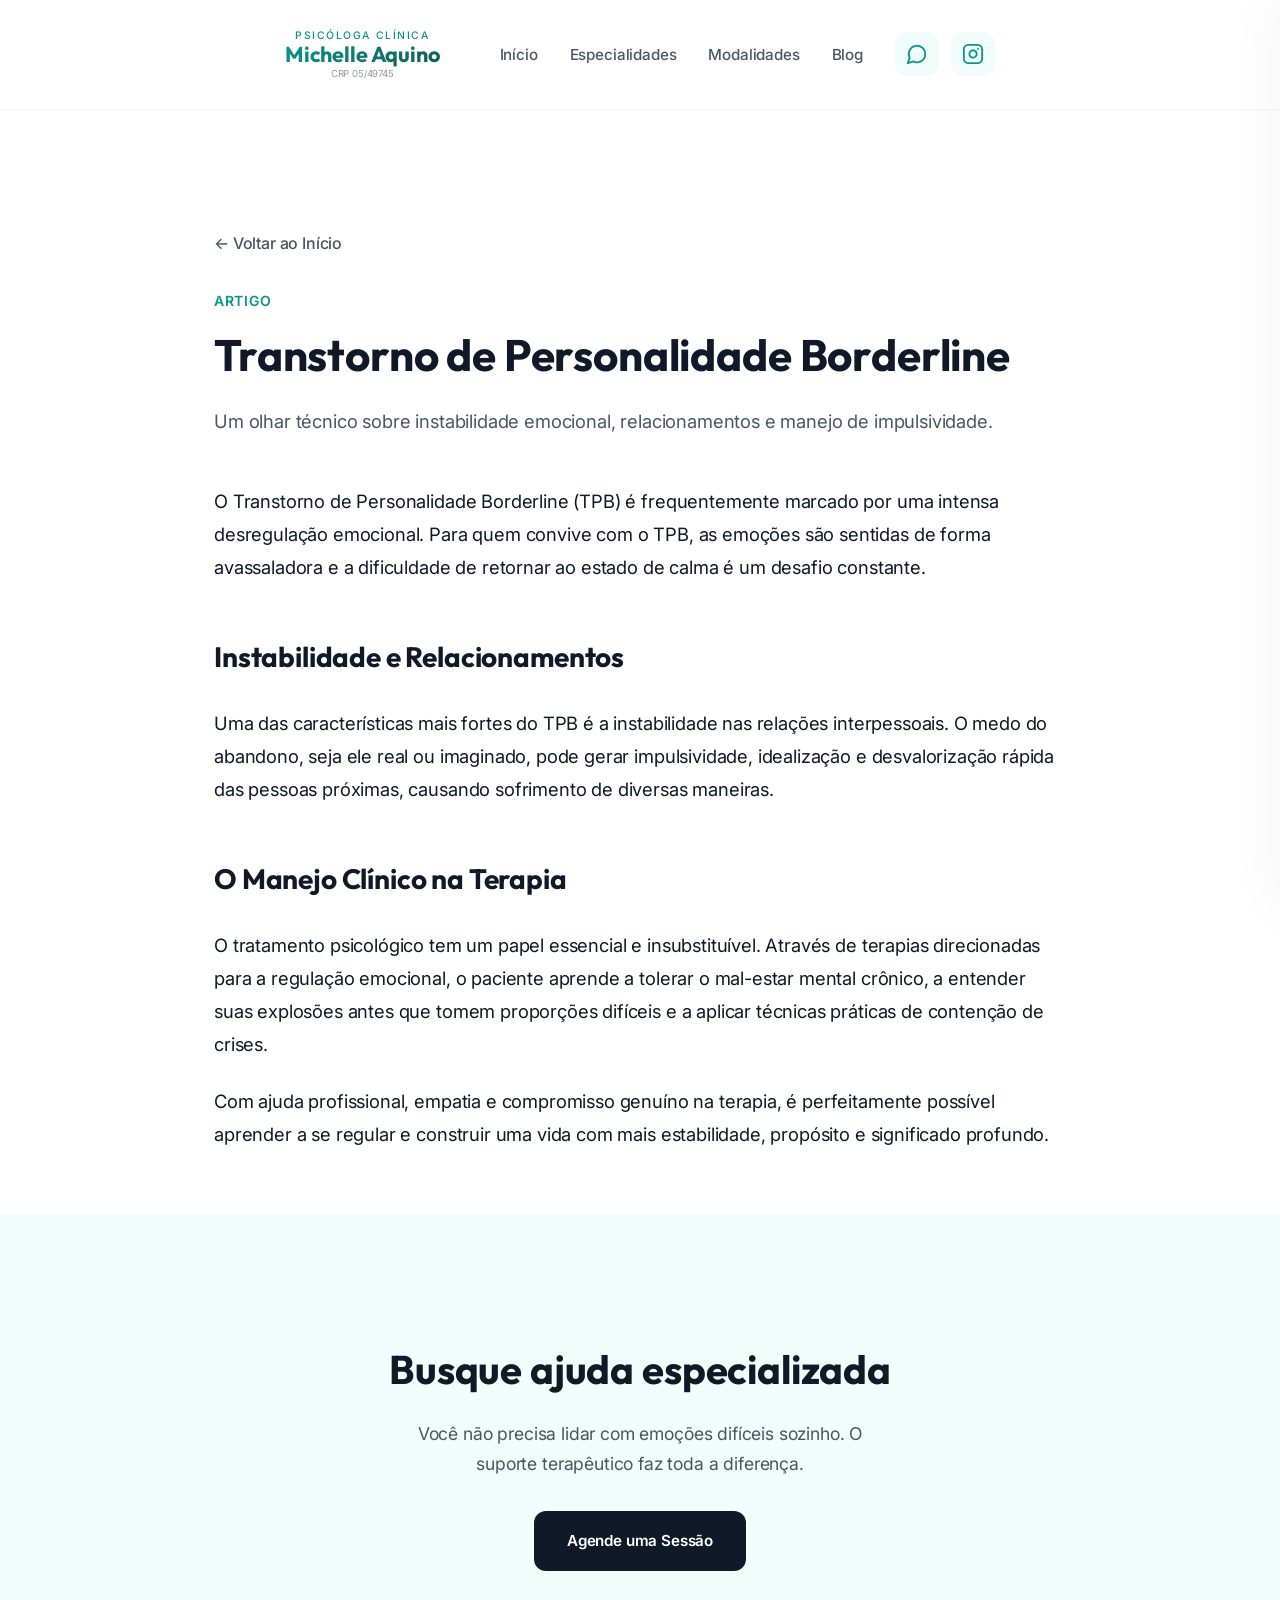
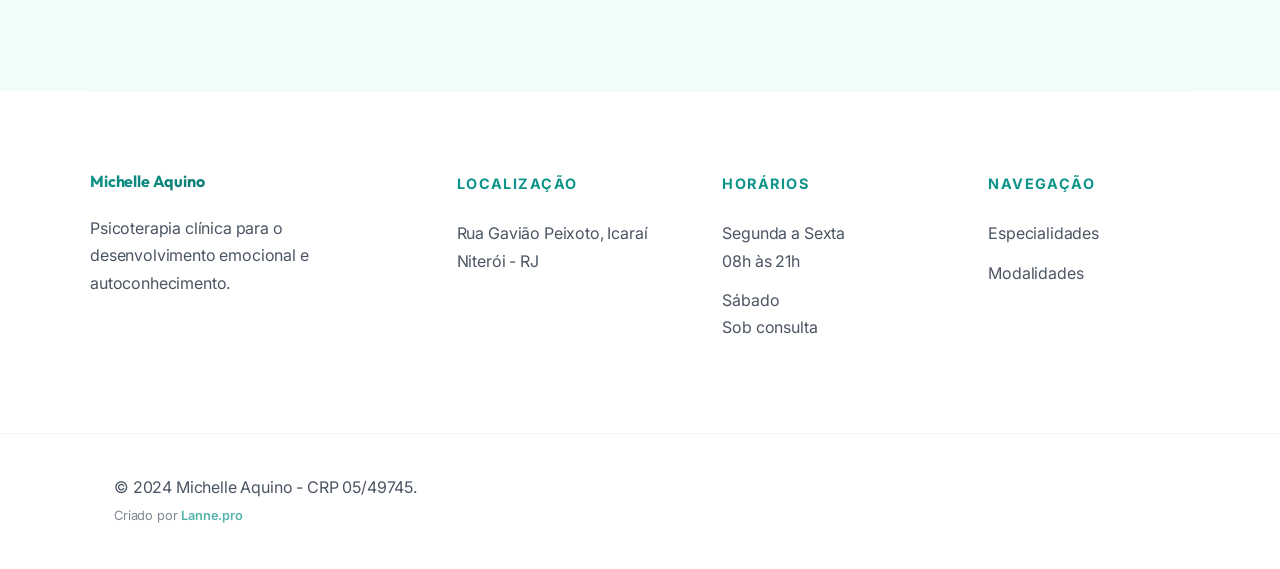
==== commit c3b81ccc: "Fix encoding issues (ensure clean UTF-8)" ====
--- a/artigo-borderline.html
+++ b/artigo-borderline.html
@@ -1,124 +1,248 @@
-<!DOCTYPE html>
-<html lang="pt-br">
-<head>
-    <meta charset="UTF-8">
-    <meta name="viewport" content="width=device-width, initial-scale=1.0">
-    <title>Transtorno de Personalidade Borderline | Michelle Aquino</title>
-    <link href="https://fonts.googleapis.com/css2?family=Outfit:wght@300;400;600;700&family=Inter:wght@400;500&display=swap" rel="stylesheet">
-    <link rel="stylesheet" href="style.css">
-    <script src="app.js" defer></script>
-</head>
-<body>
-    <header class="header">
-        <div class="container container-nav">
-            <div class="logo-group">
-                <span class="logo-subtitle">Psicóloga Clínica</span>
-                <a href="index.html" class="logo">Michelle Aquino</a>
-                <span class="logo-crp">CRP 05/49745</span>
-            </div>
-            <nav class="nav">
-                
-
-                <ul class="nav-list">
-                    <li><a href="index.html#inicio">Início</a></li>
-                    <li><a href="index.html#atendimento">Especialidades</a></li>
-                    <li><a href="servicos.html">Modalidades</a></li>
-                    <li><a href="index.html#blog">Blog</a></li>
-                </ul>
-            </nav>
-            
-            <div class="nav-cta">
-                <a href="https://wa.me/5521986583952" class="btn-whatsapp-nav" aria-label="Agendar Consulta pelo WhatsApp">
-                    <svg xmlns="http://www.w3.org/2000/svg" width="22" height="22" viewBox="0 0 24 24" fill="none" stroke="currentColor" stroke-width="2" stroke-linecap="round" stroke-linejoin="round" class="lucide lucide-message-circle"><path d="M7.9 20A9 9 0 1 0 4 16.1L2 22Z"/></svg>
-                </a>
-                <a href="https://www.instagram.com/michelle_aquino_psicologia8/" target="_blank" class="btn-instagram-nav" aria-label="Instagram">
-                    <svg xmlns="http://www.w3.org/2000/svg" width="22" height="22" viewBox="0 0 24 24" fill="none" stroke="currentColor" stroke-width="2" stroke-linecap="round" stroke-linejoin="round" class="lucide lucide-instagram"><rect width="20" height="20" x="2" y="2" rx="5" ry="5"/><path d="M16 11.37A4 4 0 1 1 12.63 8 4 4 0 0 1 16 11.37z"/><line x1="17.5" x2="17.51" y1="6.5" y2="6.5"/></svg>
-                </a>
-                <button class="btn-hamburger" id="hamburger-btn" aria-label="Abrir menu" aria-expanded="false">
-                    <span></span>
-                    <span></span>
-                    <span></span>
-                </button>
-            </div>
-
-        </div>
-    </header>
-
-    <!-- Mobile Menu Overlay -->
-    <div class="mobile-overlay" id="mobile-overlay"></div>
-    <nav class="mobile-menu" id="mobile-menu" aria-hidden="true">
-        <div class="mobile-menu-header">
-            <span class="logo">Michelle Aquino</span>
-            <button class="btn-close-menu" id="close-menu-btn" aria-label="Fechar menu">✕</button>
-        </div>
-        <ul class="mobile-nav-list">
-            <li><a href="index.html#inicio">Início</a></li>
-            <li><a href="index.html#atendimento">Atendimento</a></li>
-            <li><a href="index.html#sobre">Sobre</a></li>
-            <li><a href="index.html#blog">Blog</a></li>
-            <li><a href="index.html#contato">Contato</a></li>
-            <li><a href="servicos.html">Modalidades</a></li>
-        </ul>
-        <a href="https://wa.me/5521986583952" class="btn btn-primary mobile-cta">Agendar pelo WhatsApp</a>
-    </nav>
-
-    <main>
-        <section class="section" style="padding-bottom: 0;">
-            <div class="container max-w-article">
-                <a href="index.html" class="btn-back">← Voltar ao Início</a>
-                <span class="highlight" style="display: block; margin-bottom: 16px;">Artigo</span>
-                <h1 style="font-size: 2.75rem; margin-bottom: 24px; line-height: 1.2;">Transtorno de Personalidade Borderline</h1>
-                <p style="font-size: 1.15rem; color: var(--text-body); margin-bottom: 48px;">Um olhar técnico sobre instabilidade emocional, relacionamentos e manejo de impulsividade.</p>
-                
-                <div class="article-content">
-                    <p>O Transtorno de Personalidade Borderline (TPB) é frequentemente marcado por uma intensa desregulação emocional. Para quem convive com o TPB, as emoções são sentidas de forma avassaladora e a dificuldade de retornar ao estado de calma é um desafio constante.</p>
-                    <h2>Instabilidade e Relacionamentos</h2>
-                    <p>Uma das características mais fortes do TPB é a instabilidade nas relações interpessoais. O medo do abandono, seja ele real ou imaginado, pode gerar impulsividade, idealização e desvalorização rápida das pessoas próximas, causando sofrimento de diversas maneiras.</p>
-                    <h2>O Manejo Clínico na Terapia</h2>
-                    <p>O tratamento psicológico tem um papel essencial e insubstituível. Através de terapias direcionadas para a regulação emocional, o paciente aprende a tolerar o mal-estar mental crônico, a entender suas explosões antes que tomem proporções difíceis e a aplicar técnicas práticas de contenção de crises.</p>
-                    <p>Com ajuda profissional, empatia e compromisso genuíno na terapia, é perfeitamente possível aprender a se regular e construir uma vida com mais estabilidade, propósito e significado profundo.</p>
-                </div>
-            </div>
-        </section>
-
-        <section class="section bg-soft">
-            <div class="container text-center" style="text-align: center;">
-                <h2 style="font-size: 2.5rem; margin-bottom: 16px;">Busque ajuda especializada</h2>
-                <p style="margin-bottom: 32px; font-size: 1.1rem; max-width: 500px; margin-left: auto; margin-right: auto;">Você não precisa lidar com emoções difíceis sozinho. O suporte terapêutico faz toda a diferença.</p>
-                <a href="https://wa.me/5521986583952" class="btn btn-primary">Agende uma Sessão</a>
-            </div>
-        </section>
-    </main>
-
-    <footer class="footer">
-        <div class="container footer-main">
-            <div class="footer-column">
-                <a href="index.html" class="logo" style="margin-bottom: 24px; display: block;">Michelle Aquino</a>
-                <p>Psicoterapia clínica para o desenvolvimento emocional e autoconhecimento.</p>
-            </div>
-            <div class="footer-column">
-                <h4>Localização</h4>
-                <p>Rua Gavião Peixoto, Icaraí<br>Niterói - RJ</p>
-            </div>
-            <div class="footer-column">
-                <h4>Horários</h4>
-                <p>Segunda a Sexta<br>08h Ã s 21h</p>
-                <p>Sábado<br>Sob consulta</p>
-            </div>
-            <div class="footer-column">
-                <h4>Navegação</h4>
-                <a href="index.html#atendimento">Especialidades</a>
-                <a href="servicos.html">Modalidades</a>
-            </div>
-        </div>
-        <div class="footer-bottom">
-            <div class="container footer-content">
-                <p>&copy; 2024 Michelle Aquino - CRP 05/49745. <br>
-                    <span style="font-size: 0.8rem; opacity: 0.7;">Criado por <a href="https://lanne2pro.com.br/" target="_blank" style="color: var(--primary); font-weight: 600; text-decoration: none;">Lanne.pro</a></span>
-                </p>
-            </div>
-        </div>
-    </footer>
-</body>
-</html>
-
+<!DOCTYPE html>+
+<html lang="pt-br">+
+<head>+
+    <meta charset="UTF-8">+
+    <meta name="viewport" content="width=device-width, initial-scale=1.0">+
+    <title>Transtorno de Personalidade Borderline | Michelle Aquino</title>+
+    <link href="https://fonts.googleapis.com/css2?family=Outfit:wght@300;400;600;700&family=Inter:wght@400;500&display=swap" rel="stylesheet">+
+    <link rel="stylesheet" href="style.css">+
+    <script src="app.js" defer></script>+
+</head>+
+<body>+
+    <header class="header">+
+        <div class="container container-nav">+
+            <div class="logo-group">+
+                <span class="logo-subtitle">Psicóloga Clínica</span>+
+                <a href="index.html" class="logo">Michelle Aquino</a>+
+                <span class="logo-crp">CRP 05/49745</span>+
+            </div>+
+            <nav class="nav">+
+                +
++
+                <ul class="nav-list">+
+                    <li><a href="index.html#inicio">Início</a></li>+
+                    <li><a href="index.html#atendimento">Especialidades</a></li>+
+                    <li><a href="servicos.html">Modalidades</a></li>+
+                    <li><a href="index.html#blog">Blog</a></li>+
+                </ul>+
+            </nav>+
+            +
+            <div class="nav-cta">+
+                <a href="https://wa.me/5521986583952" class="btn-whatsapp-nav" aria-label="Agendar Consulta pelo WhatsApp">+
+                    <svg xmlns="http://www.w3.org/2000/svg" width="22" height="22" viewBox="0 0 24 24" fill="none" stroke="currentColor" stroke-width="2" stroke-linecap="round" stroke-linejoin="round" class="lucide lucide-message-circle"><path d="M7.9 20A9 9 0 1 0 4 16.1L2 22Z"/></svg>+
+                </a>+
+                <a href="https://www.instagram.com/michelle_aquino_psicologia8/" target="_blank" class="btn-instagram-nav" aria-label="Instagram">+
+                    <svg xmlns="http://www.w3.org/2000/svg" width="22" height="22" viewBox="0 0 24 24" fill="none" stroke="currentColor" stroke-width="2" stroke-linecap="round" stroke-linejoin="round" class="lucide lucide-instagram"><rect width="20" height="20" x="2" y="2" rx="5" ry="5"/><path d="M16 11.37A4 4 0 1 1 12.63 8 4 4 0 0 1 16 11.37z"/><line x1="17.5" x2="17.51" y1="6.5" y2="6.5"/></svg>+
+                </a>+
+                <button class="btn-hamburger" id="hamburger-btn" aria-label="Abrir menu" aria-expanded="false">+
+                    <span></span>+
+                    <span></span>+
+                    <span></span>+
+                </button>+
+            </div>+
++
+        </div>+
+    </header>+
++
+    <!-- Mobile Menu Overlay -->+
+    <div class="mobile-overlay" id="mobile-overlay"></div>+
+    <nav class="mobile-menu" id="mobile-menu" aria-hidden="true">+
+        <div class="mobile-menu-header">+
+            <span class="logo">Michelle Aquino</span>+
+            <button class="btn-close-menu" id="close-menu-btn" aria-label="Fechar menu">✕</button>+
+        </div>+
+        <ul class="mobile-nav-list">+
+            <li><a href="index.html#inicio">Início</a></li>+
+            <li><a href="index.html#atendimento">Atendimento</a></li>+
+            <li><a href="index.html#sobre">Sobre</a></li>+
+            <li><a href="index.html#blog">Blog</a></li>+
+            <li><a href="index.html#contato">Contato</a></li>+
+            <li><a href="servicos.html">Modalidades</a></li>+
+        </ul>+
+        <a href="https://wa.me/5521986583952" class="btn btn-primary mobile-cta">Agendar pelo WhatsApp</a>+
+    </nav>+
++
+    <main>+
+        <section class="section" style="padding-bottom: 0;">+
+            <div class="container max-w-article">+
+                <a href="index.html" class="btn-back">← Voltar ao Início</a>+
+                <span class="highlight" style="display: block; margin-bottom: 16px;">Artigo</span>+
+                <h1 style="font-size: 2.75rem; margin-bottom: 24px; line-height: 1.2;">Transtorno de Personalidade Borderline</h1>+
+                <p style="font-size: 1.15rem; color: var(--text-body); margin-bottom: 48px;">Um olhar técnico sobre instabilidade emocional, relacionamentos e manejo de impulsividade.</p>+
+                +
+                <div class="article-content">+
+                    <p>O Transtorno de Personalidade Borderline (TPB) é frequentemente marcado por uma intensa desregulação emocional. Para quem convive com o TPB, as emoções são sentidas de forma avassaladora e a dificuldade de retornar ao estado de calma é um desafio constante.</p>+
+                    <h2>Instabilidade e Relacionamentos</h2>+
+                    <p>Uma das características mais fortes do TPB é a instabilidade nas relações interpessoais. O medo do abandono, seja ele real ou imaginado, pode gerar impulsividade, idealização e desvalorização rápida das pessoas próximas, causando sofrimento de diversas maneiras.</p>+
+                    <h2>O Manejo Clínico na Terapia</h2>+
+                    <p>O tratamento psicológico tem um papel essencial e insubstituível. Através de terapias direcionadas para a regulação emocional, o paciente aprende a tolerar o mal-estar mental crônico, a entender suas explosões antes que tomem proporções difíceis e a aplicar técnicas práticas de contenção de crises.</p>+
+                    <p>Com ajuda profissional, empatia e compromisso genuíno na terapia, é perfeitamente possível aprender a se regular e construir uma vida com mais estabilidade, propósito e significado profundo.</p>+
+                </div>+
+            </div>+
+        </section>+
++
+        <section class="section bg-soft">+
+            <div class="container text-center" style="text-align: center;">+
+                <h2 style="font-size: 2.5rem; margin-bottom: 16px;">Busque ajuda especializada</h2>+
+                <p style="margin-bottom: 32px; font-size: 1.1rem; max-width: 500px; margin-left: auto; margin-right: auto;">Você não precisa lidar com emoções difíceis sozinho. O suporte terapêutico faz toda a diferença.</p>+
+                <a href="https://wa.me/5521986583952" class="btn btn-primary">Agende uma Sessão</a>+
+            </div>+
+        </section>+
+    </main>+
++
+    <footer class="footer">+
+        <div class="container footer-main">+
+            <div class="footer-column">+
+                <a href="index.html" class="logo" style="margin-bottom: 24px; display: block;">Michelle Aquino</a>+
+                <p>Psicoterapia clínica para o desenvolvimento emocional e autoconhecimento.</p>+
+            </div>+
+            <div class="footer-column">+
+                <h4>Localização</h4>+
+                <p>Rua Gavião Peixoto, Icaraí<br>Niterói - RJ</p>+
+            </div>+
+            <div class="footer-column">+
+                <h4>Horários</h4>+
+                <p>Segunda a Sexta<br>08h às 21h</p>+
+                <p>Sábado<br>Sob consulta</p>+
+            </div>+
+            <div class="footer-column">+
+                <h4>Navegação</h4>+
+                <a href="index.html#atendimento">Especialidades</a>+
+                <a href="servicos.html">Modalidades</a>+
+            </div>+
+        </div>+
+        <div class="footer-bottom">+
+            <div class="container footer-content">+
+                <p>&copy; 2024 Michelle Aquino - CRP 05/49745. <br>+
+                    <span style="font-size: 0.8rem; opacity: 0.7;">Criado por <a href="https://lanne2pro.com.br/" target="_blank" style="color: var(--primary); font-weight: 600; text-decoration: none;">Lanne.pro</a></span>+
+                </p>+
+            </div>+
+        </div>+
+    </footer>+
+</body>+
+</html>+
++
